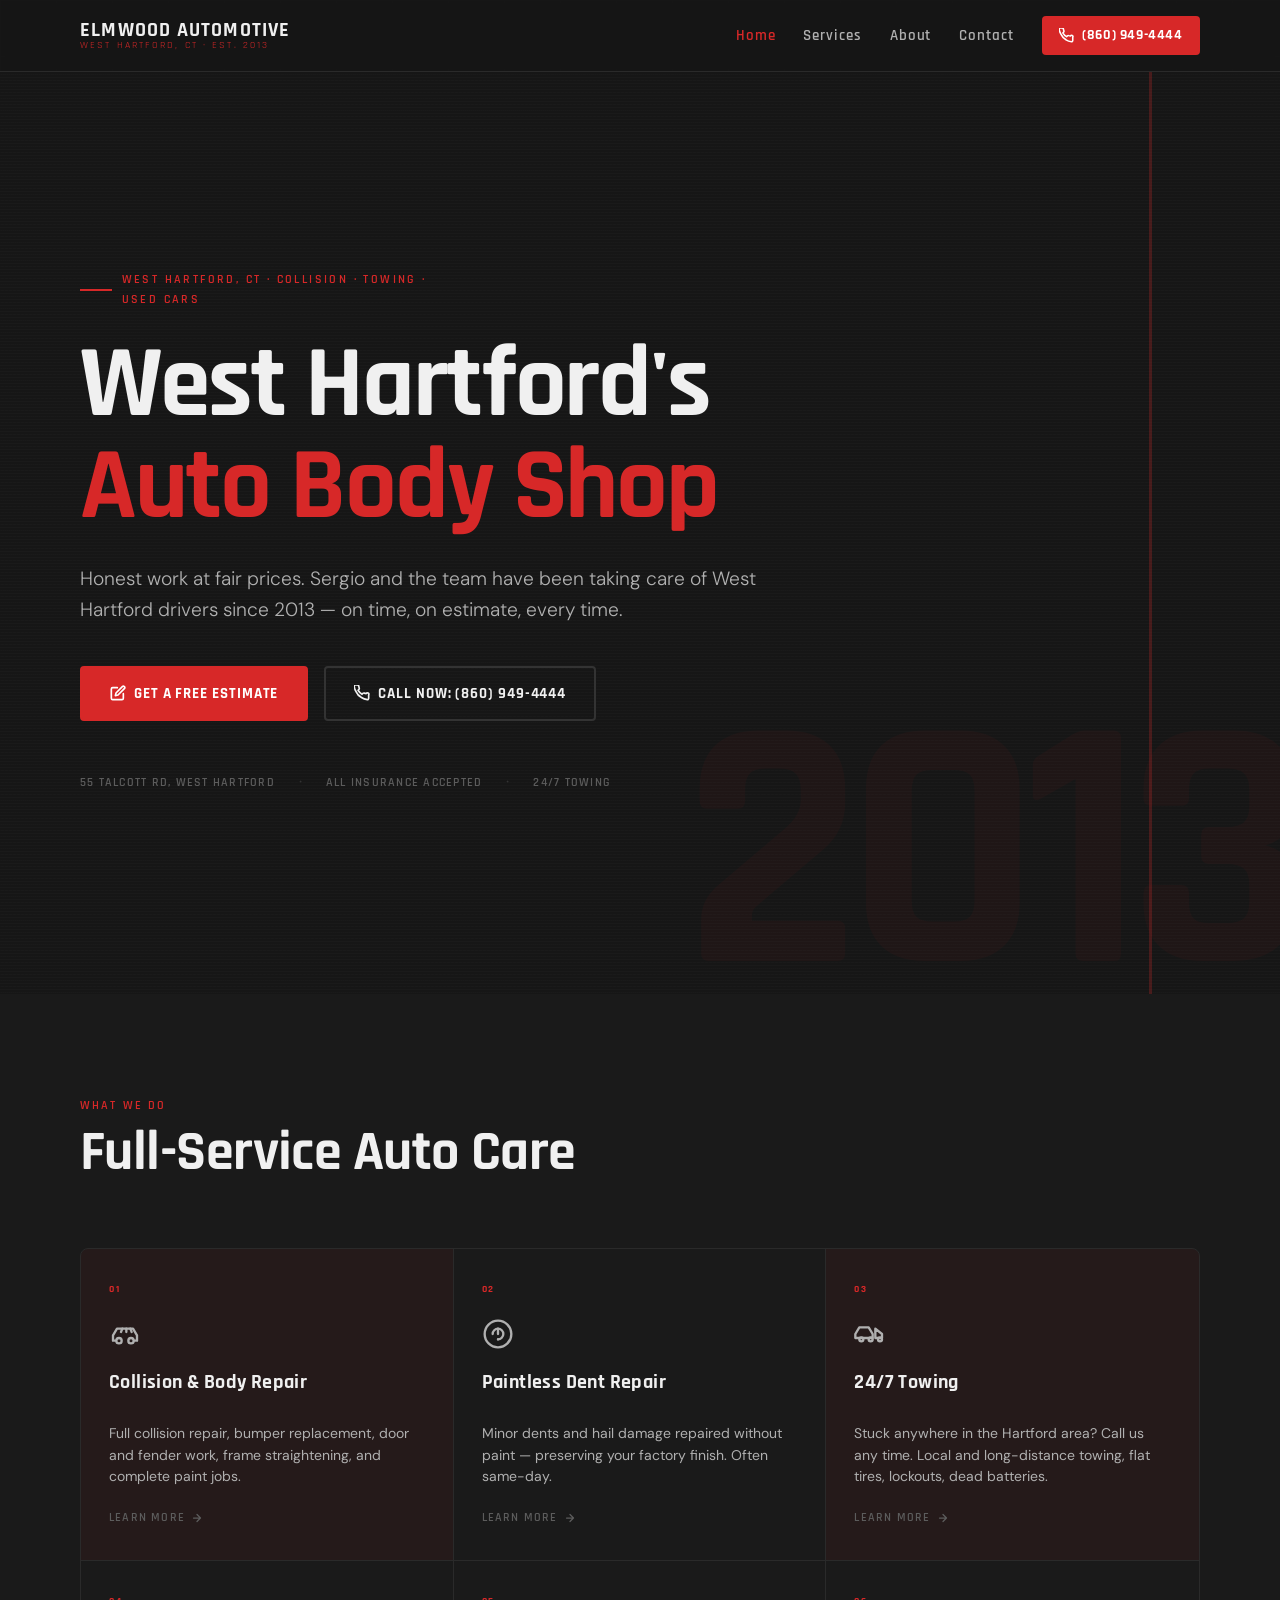
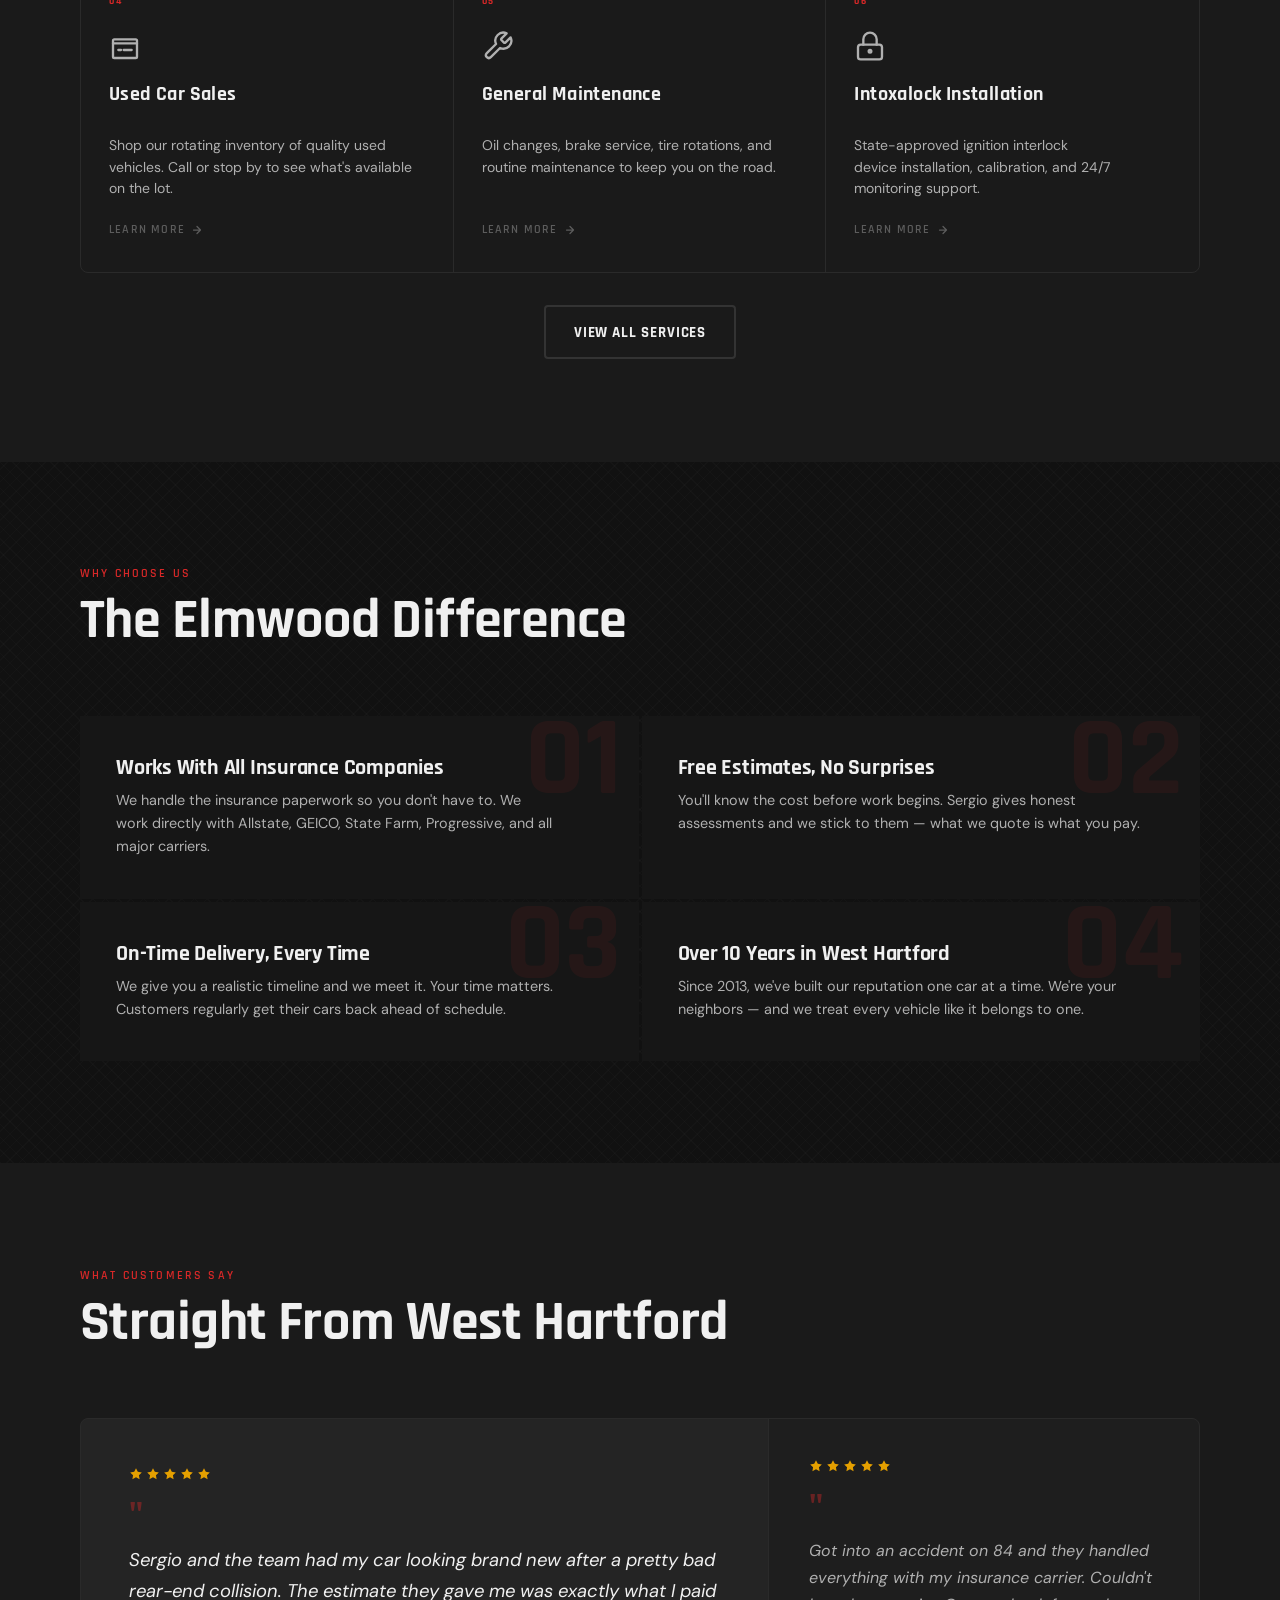
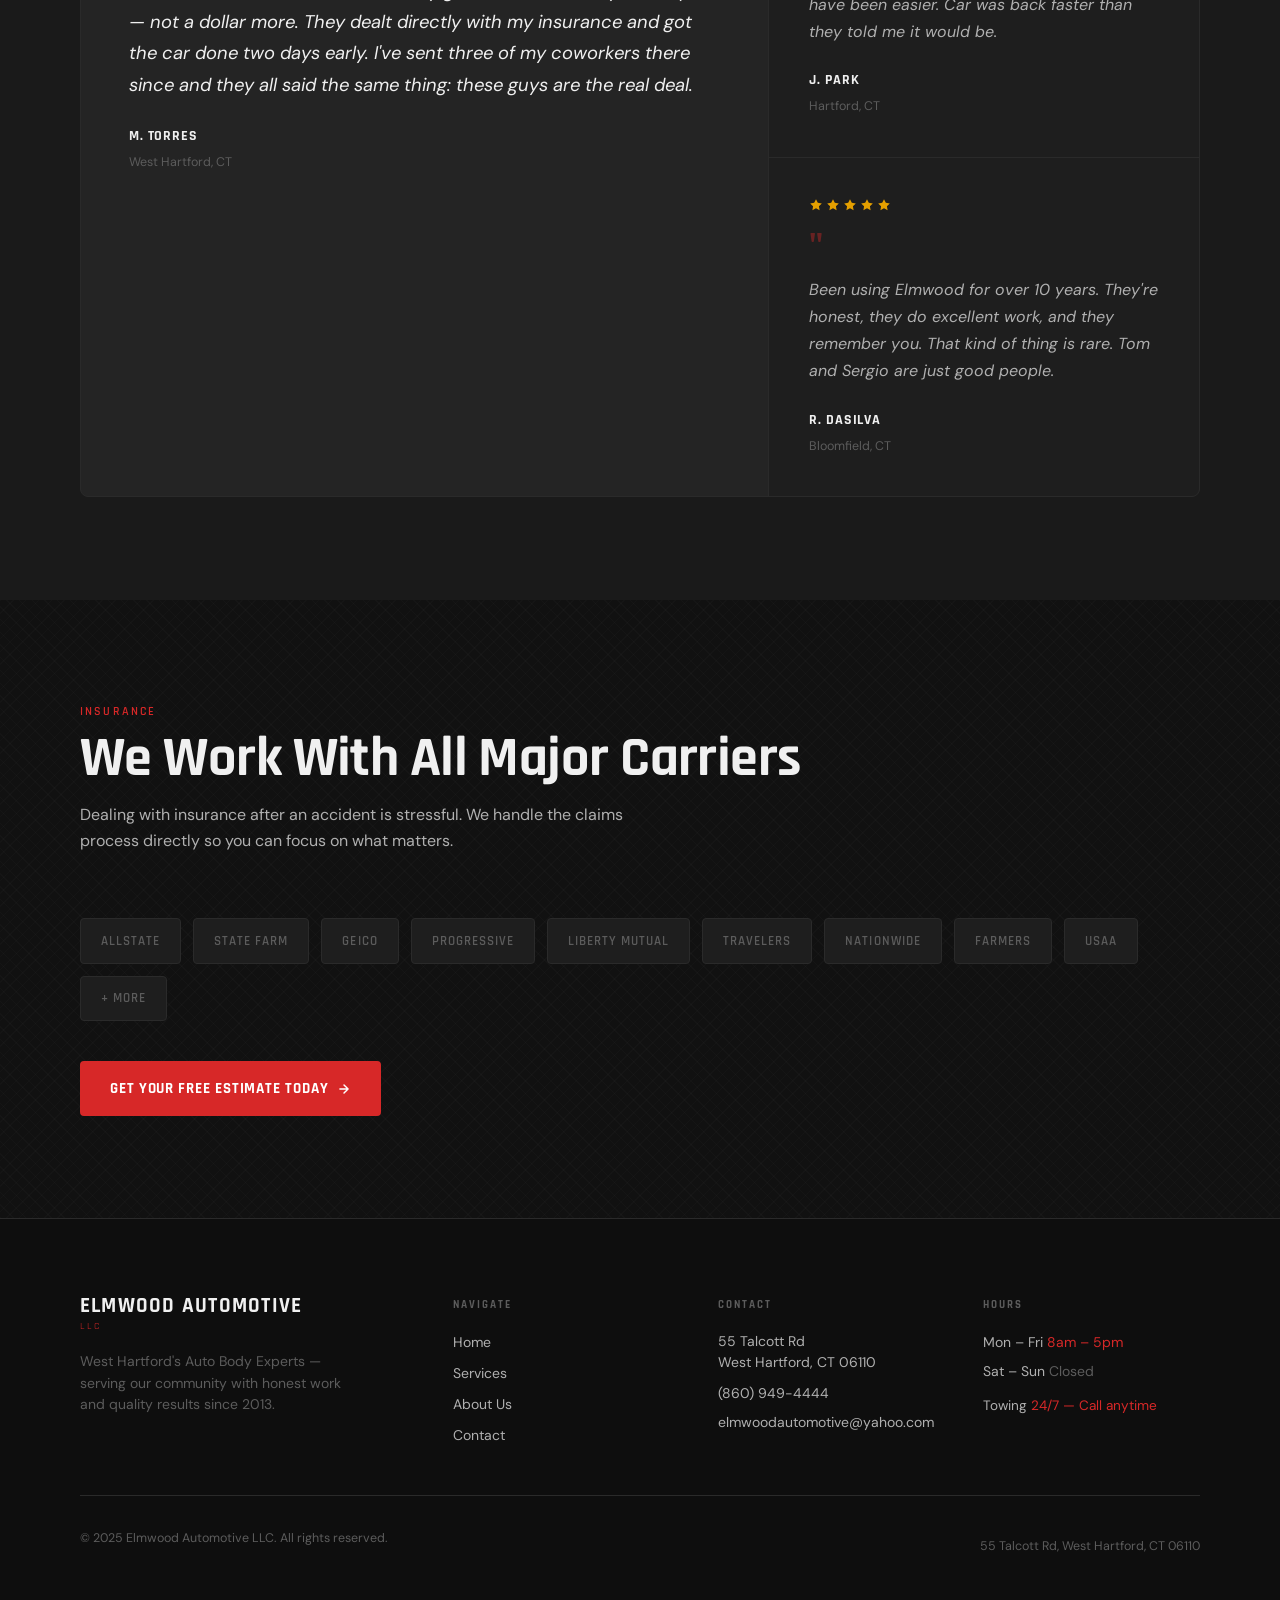
==== index.html @ f27ef941 "Initial build: Elmwood Automotive LLC website 4-page static site (index, services, about, contact) w" ====
<!DOCTYPE html>
<html lang="en">
<head>
  <meta charset="UTF-8">
  <meta name="viewport" content="width=device-width, initial-scale=1.0">
  <meta name="description" content="Elmwood Automotive LLC — West Hartford's full-service auto body shop, collision repair, 24/7 towing, and used car dealer. Free estimates. Works with all insurance. Call (860) 949-4444.">
  <title>Elmwood Automotive LLC — West Hartford Auto Body Shop</title>
  <link rel="preconnect" href="https://fonts.googleapis.com">
  <link rel="preconnect" href="https://fonts.gstatic.com" crossorigin>
  <link rel="stylesheet" href="css/styles.css">
</head>
<body>

  <a class="skip-link" href="#main">Skip to main content</a>

  <!-- ============================================================
       NAV
       ============================================================ -->
  <header>
    <nav class="nav" role="navigation" aria-label="Main navigation">
      <div class="container nav-container">
        <a href="index.html" class="nav-logo" aria-label="Elmwood Automotive — Home">
          <span class="nav-logo-primary">ELMWOOD AUTOMOTIVE</span>
          <span class="nav-logo-sub">West Hartford, CT · Est. 2013</span>
        </a>
        <button class="nav-toggle" aria-expanded="false" aria-controls="nav-menu" aria-label="Open navigation menu">
          <span></span><span></span><span></span>
        </button>
        <div class="nav-links" id="nav-menu">
          <a href="index.html"    class="nav-link">Home</a>
          <a href="services.html" class="nav-link">Services</a>
          <a href="about.html"    class="nav-link">About</a>
          <a href="contact.html"  class="nav-link">Contact</a>
          <a href="tel:8609494444" class="nav-cta" aria-label="Call Elmwood Automotive at (860) 949-4444">
            <svg width="15" height="15" viewBox="0 0 24 24" fill="none" stroke="currentColor" stroke-width="2.5" stroke-linecap="round" stroke-linejoin="round" aria-hidden="true"><path d="M22 16.92v3a2 2 0 01-2.18 2 19.79 19.79 0 01-8.63-3.07A19.5 19.5 0 013.07 9.81 19.79 19.79 0 01.1 1.18 2 2 0 012.11 0h3a2 2 0 012 1.72 12.84 12.84 0 00.7 2.81 2 2 0 01-.45 2.11L6.09 7.91a16 16 0 006 6l1.27-1.27a2 2 0 012.11-.45 12.84 12.84 0 002.81.7A2 2 0 0122 14.91z"/></svg>
            (860) 949-4444
          </a>
        </div>
      </div>
    </nav>
  </header>

  <main id="main">

    <!-- ============================================================
         HERO
         ============================================================ -->
    <section class="hero section texture-brushed" aria-label="Hero — Elmwood Automotive">
      <div class="container">
        <div class="hero-content">
          <p class="hero-eyebrow">West Hartford, CT · Collision · Towing · Used Cars</p>
          <h1 class="hero-heading">
            West Hartford's<br>
            <span class="line-accent">Auto Body Shop</span>
          </h1>
          <p class="hero-sub">Honest work at fair prices. Sergio and the team have been taking care of West Hartford drivers since 2013 — on time, on estimate, every time.</p>
          <div class="hero-actions">
            <a href="contact.html" class="btn btn-primary">
              <svg width="16" height="16" viewBox="0 0 24 24" fill="none" stroke="currentColor" stroke-width="2.5" stroke-linecap="round" stroke-linejoin="round" aria-hidden="true"><path d="M11 4H4a2 2 0 00-2 2v14a2 2 0 002 2h14a2 2 0 002-2v-7"/><path d="M18.5 2.5a2.121 2.121 0 013 3L12 15l-4 1 1-4 9.5-9.5z"/></svg>
              Get a Free Estimate
            </a>
            <a href="tel:8609494444" class="btn btn-outline">
              <svg width="16" height="16" viewBox="0 0 24 24" fill="none" stroke="currentColor" stroke-width="2.5" stroke-linecap="round" stroke-linejoin="round" aria-hidden="true"><path d="M22 16.92v3a2 2 0 01-2.18 2 19.79 19.79 0 01-8.63-3.07A19.5 19.5 0 013.07 9.81 19.79 19.79 0 01.1 1.18 2 2 0 012.11 0h3a2 2 0 012 1.72 12.84 12.84 0 00.7 2.81 2 2 0 01-.45 2.11L6.09 7.91a16 16 0 006 6l1.27-1.27a2 2 0 012.11-.45 12.84 12.84 0 002.81.7A2 2 0 0122 14.91z"/></svg>
              Call Now: (860) 949-4444
            </a>
          </div>
          <div class="hero-meta" aria-label="Location and features">
            <span class="hero-meta-item">55 Talcott Rd, West Hartford</span>
            <span class="hero-meta-sep" aria-hidden="true">·</span>
            <span class="hero-meta-item">All Insurance Accepted</span>
            <span class="hero-meta-sep" aria-hidden="true">·</span>
            <span class="hero-meta-item">24/7 Towing</span>
          </div>
        </div>
      </div>
      <div class="hero-stripe" aria-hidden="true"></div>
    </section>

    <!-- ============================================================
         SERVICES STRIP
         ============================================================ -->
    <section class="services-strip section" aria-labelledby="services-heading">
      <div class="container">
        <div class="section-header reveal">
          <p class="eyebrow">What We Do</p>
          <h2 id="services-heading">Full-Service Auto Care</h2>
        </div>

        <div class="services-strip-grid">

          <!-- 01 Collision Repair -->
          <a href="services.html#collision" class="service-tile service-tile--featured" aria-label="Collision and Body Repair service">
            <span class="service-tile-num">01</span>
            <svg class="service-tile-icon" viewBox="0 0 24 24" fill="none" stroke="currentColor" stroke-width="1.75" stroke-linecap="round" stroke-linejoin="round" aria-hidden="true">
              <path d="M5 17H3v-4l3-5h12l3 5v4h-2"/>
              <circle cx="7.5" cy="17" r="2"/>
              <circle cx="16.5" cy="17" r="2"/>
              <path d="M10 8l-1 2.5M13 8v2.5M16 8l1 2.5"/>
            </svg>
            <p class="service-tile-title">Collision &amp; Body Repair</p>
            <p class="service-tile-desc">Full collision repair, bumper replacement, door and fender work, frame straightening, and complete paint jobs.</p>
            <span class="service-tile-arrow">
              Learn more
              <svg width="12" height="12" viewBox="0 0 24 24" fill="none" stroke="currentColor" stroke-width="2.5" stroke-linecap="round" stroke-linejoin="round" aria-hidden="true"><path d="M5 12h14M12 5l7 7-7 7"/></svg>
            </span>
          </a>

          <!-- 02 Paintless Dent Repair -->
          <a href="services.html#pdr" class="service-tile" aria-label="Paintless Dent Repair service">
            <span class="service-tile-num">02</span>
            <svg class="service-tile-icon" viewBox="0 0 24 24" fill="none" stroke="currentColor" stroke-width="1.75" stroke-linecap="round" stroke-linejoin="round" aria-hidden="true">
              <circle cx="12" cy="12" r="10"/>
              <path d="M12 8v4M12 16h.01"/>
              <path d="M8 12c0-2.2 1.8-4 4-4s4 1.8 4 4-1.8 4-4 4"/>
            </svg>
            <p class="service-tile-title">Paintless Dent Repair</p>
            <p class="service-tile-desc">Minor dents and hail damage repaired without paint — preserving your factory finish. Often same-day.</p>
            <span class="service-tile-arrow">
              Learn more
              <svg width="12" height="12" viewBox="0 0 24 24" fill="none" stroke="currentColor" stroke-width="2.5" stroke-linecap="round" stroke-linejoin="round" aria-hidden="true"><path d="M5 12h14M12 5l7 7-7 7"/></svg>
            </span>
          </a>

          <!-- 03 24/7 Towing -->
          <a href="services.html#towing" class="service-tile service-tile--featured" aria-label="24/7 Towing service">
            <span class="service-tile-num">03</span>
            <svg class="service-tile-icon" viewBox="0 0 24 24" fill="none" stroke="currentColor" stroke-width="1.75" stroke-linecap="round" stroke-linejoin="round" aria-hidden="true">
              <path d="M1 12v3h13V12l-3-5H4z"/>
              <path d="M16 8l5 4v3h-5V8z"/>
              <circle cx="5.5" cy="16" r="1.5"/>
              <circle cx="12.5" cy="16" r="1.5"/>
              <circle cx="19.5" cy="16" r="1.5"/>
            </svg>
            <p class="service-tile-title">24/7 Towing</p>
            <p class="service-tile-desc">Stuck anywhere in the Hartford area? Call us any time. Local and long-distance towing, flat tires, lockouts, dead batteries.</p>
            <span class="service-tile-arrow">
              Learn more
              <svg width="12" height="12" viewBox="0 0 24 24" fill="none" stroke="currentColor" stroke-width="2.5" stroke-linecap="round" stroke-linejoin="round" aria-hidden="true"><path d="M5 12h14M12 5l7 7-7 7"/></svg>
            </span>
          </a>

          <!-- 04 Used Cars -->
          <a href="services.html#used-cars" class="service-tile" aria-label="Used Car Sales service">
            <span class="service-tile-num">04</span>
            <svg class="service-tile-icon" viewBox="0 0 24 24" fill="none" stroke="currentColor" stroke-width="1.75" stroke-linecap="round" stroke-linejoin="round" aria-hidden="true">
              <path d="M21 10V8a1 1 0 00-1-1H4a1 1 0 00-1 1v2"/>
              <path d="M3 10h18v10a1 1 0 01-1 1H4a1 1 0 01-1-1V10z"/>
              <path d="M7 15h2M11 15h6"/>
            </svg>
            <p class="service-tile-title">Used Car Sales</p>
            <p class="service-tile-desc">Shop our rotating inventory of quality used vehicles. Call or stop by to see what's available on the lot.</p>
            <span class="service-tile-arrow">
              Learn more
              <svg width="12" height="12" viewBox="0 0 24 24" fill="none" stroke="currentColor" stroke-width="2.5" stroke-linecap="round" stroke-linejoin="round" aria-hidden="true"><path d="M5 12h14M12 5l7 7-7 7"/></svg>
            </span>
          </a>

          <!-- 05 General Maintenance -->
          <a href="services.html#maintenance" class="service-tile" aria-label="General Maintenance service">
            <span class="service-tile-num">05</span>
            <svg class="service-tile-icon" viewBox="0 0 24 24" fill="none" stroke="currentColor" stroke-width="1.75" stroke-linecap="round" stroke-linejoin="round" aria-hidden="true">
              <path d="M14.7 6.3a1 1 0 000 1.4l1.6 1.6a1 1 0 001.4 0l3.77-3.77a6 6 0 01-7.94 7.94l-6.91 6.91a2.12 2.12 0 01-3-3l6.91-6.91a6 6 0 017.94-7.94l-3.76 3.76z"/>
            </svg>
            <p class="service-tile-title">General Maintenance</p>
            <p class="service-tile-desc">Oil changes, brake service, tire rotations, and routine maintenance to keep you on the road.</p>
            <span class="service-tile-arrow">
              Learn more
              <svg width="12" height="12" viewBox="0 0 24 24" fill="none" stroke="currentColor" stroke-width="2.5" stroke-linecap="round" stroke-linejoin="round" aria-hidden="true"><path d="M5 12h14M12 5l7 7-7 7"/></svg>
            </span>
          </a>

          <!-- 06 Intoxalock -->
          <a href="services.html#intoxalock" class="service-tile" aria-label="Intoxalock Ignition Interlock Installation service">
            <span class="service-tile-num">06</span>
            <svg class="service-tile-icon" viewBox="0 0 24 24" fill="none" stroke="currentColor" stroke-width="1.75" stroke-linecap="round" stroke-linejoin="round" aria-hidden="true">
              <rect x="3" y="11" width="18" height="11" rx="2"/>
              <path d="M7 11V7a5 5 0 0110 0v4"/>
              <circle cx="12" cy="16" r="1"/>
            </svg>
            <p class="service-tile-title">Intoxalock Installation</p>
            <p class="service-tile-desc">State-approved ignition interlock device installation, calibration, and 24/7 monitoring support.</p>
            <span class="service-tile-arrow">
              Learn more
              <svg width="12" height="12" viewBox="0 0 24 24" fill="none" stroke="currentColor" stroke-width="2.5" stroke-linecap="round" stroke-linejoin="round" aria-hidden="true"><path d="M5 12h14M12 5l7 7-7 7"/></svg>
            </span>
          </a>

        </div>

        <div style="margin-top:2rem; text-align:center;" class="reveal reveal-delay-2">
          <a href="services.html" class="btn btn-outline">View All Services</a>
        </div>
      </div>
    </section>

    <!-- ============================================================
         WHY ELMWOOD
         ============================================================ -->
    <section class="why-elmwood section texture-diamond" aria-labelledby="why-heading">
      <div class="container">
        <div class="section-header reveal">
          <p class="eyebrow">Why Choose Us</p>
          <h2 id="why-heading">The Elmwood Difference</h2>
        </div>

        <div class="why-grid">

          <div class="why-item reveal">
            <span class="why-item-num" aria-hidden="true">01</span>
            <div class="why-item-content">
              <h3 class="why-item-title">Works With All Insurance Companies</h3>
              <p class="why-item-desc">We handle the insurance paperwork so you don't have to. We work directly with Allstate, GEICO, State Farm, Progressive, and all major carriers.</p>
            </div>
          </div>

          <div class="why-item reveal reveal-delay-1">
            <span class="why-item-num" aria-hidden="true">02</span>
            <div class="why-item-content">
              <h3 class="why-item-title">Free Estimates, No Surprises</h3>
              <p class="why-item-desc">You'll know the cost before work begins. Sergio gives honest assessments and we stick to them — what we quote is what you pay.</p>
            </div>
          </div>

          <div class="why-item reveal reveal-delay-2">
            <span class="why-item-num" aria-hidden="true">03</span>
            <div class="why-item-content">
              <h3 class="why-item-title">On-Time Delivery, Every Time</h3>
              <p class="why-item-desc">We give you a realistic timeline and we meet it. Your time matters. Customers regularly get their cars back ahead of schedule.</p>
            </div>
          </div>

          <div class="why-item reveal reveal-delay-3">
            <span class="why-item-num" aria-hidden="true">04</span>
            <div class="why-item-content">
              <h3 class="why-item-title">Over 10 Years in West Hartford</h3>
              <p class="why-item-desc">Since 2013, we've built our reputation one car at a time. We're your neighbors — and we treat every vehicle like it belongs to one.</p>
            </div>
          </div>

        </div>
      </div>
    </section>

    <!-- ============================================================
         TESTIMONIALS
         ============================================================ -->
    <section class="testimonials section section--alt" aria-labelledby="testimonials-heading">
      <div class="container">
        <div class="section-header reveal">
          <p class="eyebrow">What Customers Say</p>
          <h2 id="testimonials-heading">Straight From West Hartford</h2>
        </div>

        <div class="testimonials-layout reveal">

          <!-- Featured -->
          <article class="testimonial testimonial--featured">
            <div class="testimonial-stars" aria-label="5 stars">
              <svg class="star" viewBox="0 0 24 24" fill="currentColor" aria-hidden="true"><polygon points="12 2 15.09 8.26 22 9.27 17 14.14 18.18 21.02 12 17.77 5.82 21.02 7 14.14 2 9.27 8.91 8.26 12 2"/></svg>
              <svg class="star" viewBox="0 0 24 24" fill="currentColor" aria-hidden="true"><polygon points="12 2 15.09 8.26 22 9.27 17 14.14 18.18 21.02 12 17.77 5.82 21.02 7 14.14 2 9.27 8.91 8.26 12 2"/></svg>
              <svg class="star" viewBox="0 0 24 24" fill="currentColor" aria-hidden="true"><polygon points="12 2 15.09 8.26 22 9.27 17 14.14 18.18 21.02 12 17.77 5.82 21.02 7 14.14 2 9.27 8.91 8.26 12 2"/></svg>
              <svg class="star" viewBox="0 0 24 24" fill="currentColor" aria-hidden="true"><polygon points="12 2 15.09 8.26 22 9.27 17 14.14 18.18 21.02 12 17.77 5.82 21.02 7 14.14 2 9.27 8.91 8.26 12 2"/></svg>
              <svg class="star" viewBox="0 0 24 24" fill="currentColor" aria-hidden="true"><polygon points="12 2 15.09 8.26 22 9.27 17 14.14 18.18 21.02 12 17.77 5.82 21.02 7 14.14 2 9.27 8.91 8.26 12 2"/></svg>
            </div>
            <div class="testimonial-quote" aria-hidden="true">"</div>
            <p class="testimonial-text">Sergio and the team had my car looking brand new after a pretty bad rear-end collision. The estimate they gave me was exactly what I paid — not a dollar more. They dealt directly with my insurance and got the car done two days early. I've sent three of my coworkers there since and they all said the same thing: these guys are the real deal.</p>
            <p class="testimonial-author">M. Torres</p>
            <p class="testimonial-location">West Hartford, CT</p>
          </article>

          <!-- Small 1 -->
          <article class="testimonial">
            <div class="testimonial-stars" aria-label="5 stars">
              <svg class="star" viewBox="0 0 24 24" fill="currentColor" aria-hidden="true"><polygon points="12 2 15.09 8.26 22 9.27 17 14.14 18.18 21.02 12 17.77 5.82 21.02 7 14.14 2 9.27 8.91 8.26 12 2"/></svg>
              <svg class="star" viewBox="0 0 24 24" fill="currentColor" aria-hidden="true"><polygon points="12 2 15.09 8.26 22 9.27 17 14.14 18.18 21.02 12 17.77 5.82 21.02 7 14.14 2 9.27 8.91 8.26 12 2"/></svg>
              <svg class="star" viewBox="0 0 24 24" fill="currentColor" aria-hidden="true"><polygon points="12 2 15.09 8.26 22 9.27 17 14.14 18.18 21.02 12 17.77 5.82 21.02 7 14.14 2 9.27 8.91 8.26 12 2"/></svg>
              <svg class="star" viewBox="0 0 24 24" fill="currentColor" aria-hidden="true"><polygon points="12 2 15.09 8.26 22 9.27 17 14.14 18.18 21.02 12 17.77 5.82 21.02 7 14.14 2 9.27 8.91 8.26 12 2"/></svg>
              <svg class="star" viewBox="0 0 24 24" fill="currentColor" aria-hidden="true"><polygon points="12 2 15.09 8.26 22 9.27 17 14.14 18.18 21.02 12 17.77 5.82 21.02 7 14.14 2 9.27 8.91 8.26 12 2"/></svg>
            </div>
            <div class="testimonial-quote" aria-hidden="true">"</div>
            <p class="testimonial-text">Got into an accident on 84 and they handled everything with my insurance carrier. Couldn't have been easier. Car was back faster than they told me it would be.</p>
            <p class="testimonial-author">J. Park</p>
            <p class="testimonial-location">Hartford, CT</p>
          </article>

          <!-- Small 2 -->
          <article class="testimonial">
            <div class="testimonial-stars" aria-label="5 stars">
              <svg class="star" viewBox="0 0 24 24" fill="currentColor" aria-hidden="true"><polygon points="12 2 15.09 8.26 22 9.27 17 14.14 18.18 21.02 12 17.77 5.82 21.02 7 14.14 2 9.27 8.91 8.26 12 2"/></svg>
              <svg class="star" viewBox="0 0 24 24" fill="currentColor" aria-hidden="true"><polygon points="12 2 15.09 8.26 22 9.27 17 14.14 18.18 21.02 12 17.77 5.82 21.02 7 14.14 2 9.27 8.91 8.26 12 2"/></svg>
              <svg class="star" viewBox="0 0 24 24" fill="currentColor" aria-hidden="true"><polygon points="12 2 15.09 8.26 22 9.27 17 14.14 18.18 21.02 12 17.77 5.82 21.02 7 14.14 2 9.27 8.91 8.26 12 2"/></svg>
              <svg class="star" viewBox="0 0 24 24" fill="currentColor" aria-hidden="true"><polygon points="12 2 15.09 8.26 22 9.27 17 14.14 18.18 21.02 12 17.77 5.82 21.02 7 14.14 2 9.27 8.91 8.26 12 2"/></svg>
              <svg class="star" viewBox="0 0 24 24" fill="currentColor" aria-hidden="true"><polygon points="12 2 15.09 8.26 22 9.27 17 14.14 18.18 21.02 12 17.77 5.82 21.02 7 14.14 2 9.27 8.91 8.26 12 2"/></svg>
            </div>
            <div class="testimonial-quote" aria-hidden="true">"</div>
            <p class="testimonial-text">Been using Elmwood for over 10 years. They're honest, they do excellent work, and they remember you. That kind of thing is rare. Tom and Sergio are just good people.</p>
            <p class="testimonial-author">R. DaSilva</p>
            <p class="testimonial-location">Bloomfield, CT</p>
          </article>

        </div>
      </div>
    </section>

    <!-- ============================================================
         INSURANCE BANNER
         ============================================================ -->
    <section class="insurance-banner section section--dark texture-diamond" aria-labelledby="insurance-heading">
      <div class="container">
        <div class="section-header reveal">
          <p class="eyebrow">Insurance</p>
          <h2 id="insurance-heading">We Work With All Major Carriers</h2>
          <p style="color:var(--c-text-2); margin-top:0.75rem; max-width:52ch;">Dealing with insurance after an accident is stressful. We handle the claims process directly so you can focus on what matters.</p>
        </div>

        <div class="insurance-logos reveal">
          <div class="insurance-logo">Allstate</div>
          <div class="insurance-logo">State Farm</div>
          <div class="insurance-logo">GEICO</div>
          <div class="insurance-logo">Progressive</div>
          <div class="insurance-logo">Liberty Mutual</div>
          <div class="insurance-logo">Travelers</div>
          <div class="insurance-logo">Nationwide</div>
          <div class="insurance-logo">Farmers</div>
          <div class="insurance-logo">USAA</div>
          <div class="insurance-logo">+ More</div>
        </div>

        <div style="margin-top:2.5rem;" class="reveal reveal-delay-2">
          <a href="contact.html" class="btn btn-primary">
            Get Your Free Estimate Today
            <svg width="14" height="14" viewBox="0 0 24 24" fill="none" stroke="currentColor" stroke-width="2.5" stroke-linecap="round" stroke-linejoin="round" aria-hidden="true"><path d="M5 12h14M12 5l7 7-7 7"/></svg>
          </a>
        </div>
      </div>
    </section>

  </main>

  <!-- ============================================================
       FOOTER
       ============================================================ -->
  <footer class="footer" role="contentinfo">
    <div class="container">
      <div class="footer-grid">

        <div>
          <p class="footer-logo-text">ELMWOOD AUTOMOTIVE</p>
          <p class="footer-logo-sub">LLC</p>
          <p class="footer-tagline">West Hartford's Auto Body Experts — serving our community with honest work and quality results since 2013.</p>
        </div>

        <div>
          <p class="footer-col-title">Navigate</p>
          <nav class="footer-links" aria-label="Footer navigation">
            <a href="index.html"    class="footer-link">Home</a>
            <a href="services.html" class="footer-link">Services</a>
            <a href="about.html"    class="footer-link">About Us</a>
            <a href="contact.html"  class="footer-link">Contact</a>
          </nav>
        </div>

        <div>
          <p class="footer-col-title">Contact</p>
          <p class="footer-contact-item">55 Talcott Rd<br>West Hartford, CT 06110</p>
          <a href="tel:8609494444"                    class="footer-contact-link">(860) 949-4444</a>
          <a href="mailto:elmwoodautomotive@yahoo.com" class="footer-contact-link">elmwoodautomotive@yahoo.com</a>
        </div>

        <div>
          <p class="footer-col-title">Hours</p>
          <div class="footer-hours-item">Mon – Fri <span>8am – 5pm</span></div>
          <div class="footer-hours-item">Sat – Sun <span style="color:var(--c-text-muted)">Closed</span></div>
          <div class="footer-hours-item" style="margin-top:0.75rem; font-size:0.85rem;">
            Towing <span>24/7 — Call anytime</span>
          </div>
        </div>

      </div>

      <div class="footer-bottom">
        <p class="footer-copyright">&copy; 2025 Elmwood Automotive LLC. All rights reserved.</p>
        <p class="footer-copyright">55 Talcott Rd, West Hartford, CT 06110</p>
      </div>
    </div>
  </footer>

  <script src="js/main.js"></script>
</body>
</html>
---- css/styles.css ----
/* ================================================================
   ELMWOOD AUTOMOTIVE LLC — Stylesheet
   Dark charcoal / bold red / Rajdhani industrial aesthetic
   ================================================================ */

@import url('https://fonts.googleapis.com/css2?family=Rajdhani:wght@400;500;600;700&family=DM+Sans:ital,opsz,wght@0,9..40,300;0,9..40,400;0,9..40,500;1,9..40,300&display=swap');

/* ================================================================
   CUSTOM PROPERTIES
   ================================================================ */
:root {
  --c-bg:         #161616;
  --c-bg-2:       #1a1a1a;
  --c-bg-card:    #1e1e1e;
  --c-bg-raised:  #242424;
  --c-accent:     #d72828;
  --c-accent-h:   #e53535;
  --c-accent-dim: rgba(215, 40, 40, 0.13);
  --c-accent-xdim:rgba(215, 40, 40, 0.06);
  --c-text:       #f0f0f0;
  --c-text-2:     #b0b0b0;
  --c-text-muted: #5c5c5c;
  --c-border:     #2a2a2a;
  --c-border-2:   #333;

  --f-display: 'Rajdhani', sans-serif;
  --f-body:    'DM Sans', sans-serif;

  --nav-h: 72px;
  --max-w: 1200px;
  --gutter: clamp(1.25rem, 4vw, 2.5rem);

  --z-base:    1;
  --z-card:    10;
  --z-nav:     100;
  --z-overlay: 200;

  --r: 4px;
  --r-lg: 8px;

  --ease-out: cubic-bezier(0.22, 1, 0.36, 1);
}

/* ================================================================
   RESET
   ================================================================ */
*, *::before, *::after { box-sizing: border-box; margin: 0; padding: 0; }
html { scroll-behavior: smooth; -webkit-text-size-adjust: 100%; }
body {
  background-color: var(--c-bg);
  color: var(--c-text);
  font-family: var(--f-body);
  font-size: 1rem;
  line-height: 1.65;
  min-height: 100dvh;
  overflow-x: hidden;
}
img { display: block; max-width: 100%; }
a { color: inherit; text-decoration: none; }
button { cursor: pointer; border: none; background: none; font: inherit; }
ul, ol { list-style: none; }
input, select, textarea { font: inherit; }
svg { display: block; }

/* ================================================================
   METAL TEXTURE (explicitly requested)
   ================================================================ */
body {
  background-image:
    linear-gradient(rgba(255,255,255,0.018) 1px, transparent 1px),
    linear-gradient(90deg, rgba(255,255,255,0.018) 1px, transparent 1px);
  background-size: 56px 56px;
}

.texture-brushed {
  background-image:
    repeating-linear-gradient(
      to bottom,
      transparent 0px, transparent 2px,
      rgba(255,255,255,0.007) 2px, rgba(255,255,255,0.007) 3px
    );
}

.texture-diamond {
  background-image:
    repeating-linear-gradient(45deg,  rgba(255,255,255,0.014) 0px, rgba(255,255,255,0.014) 1px, transparent 1px, transparent 9px),
    repeating-linear-gradient(-45deg, rgba(255,255,255,0.014) 0px, rgba(255,255,255,0.014) 1px, transparent 1px, transparent 9px);
}

/* ================================================================
   SKIP LINK (accessibility)
   ================================================================ */
.skip-link {
  position: absolute;
  left: -9999px;
  top: auto;
  width: 1px;
  height: 1px;
  overflow: hidden;
  z-index: var(--z-overlay);
  background: var(--c-accent);
  color: #fff;
  font-family: var(--f-display);
  font-weight: 700;
  padding: 0.75rem 1.5rem;
  border-radius: var(--r);
}
.skip-link:focus {
  left: 1rem;
  top: 1rem;
  width: auto;
  height: auto;
}

/* ================================================================
   TYPOGRAPHY BASE
   ================================================================ */
h1, h2, h3, h4, h5 {
  font-family: var(--f-display);
  font-weight: 700;
  line-height: 1.1;
  text-wrap: balance;
  letter-spacing: -0.01em;
}
p { text-wrap: pretty; max-width: 68ch; }
p + p { margin-top: 1rem; }

.eyebrow {
  font-family: var(--f-display);
  font-size: 0.75rem;
  font-weight: 600;
  letter-spacing: 0.18em;
  text-transform: uppercase;
  color: var(--c-accent);
}

/* ================================================================
   LAYOUT UTILITIES
   ================================================================ */
.container {
  width: 100%;
  max-width: var(--max-w);
  margin-inline: auto;
  padding-inline: var(--gutter);
}

.section {
  padding-block: clamp(4rem, 8vw, 7rem);
}
.section--alt { background-color: var(--c-bg-2); }
.section--dark { background-color: #111; }

.section-header {
  margin-bottom: clamp(2.5rem, 5vw, 4rem);
}
.section-header h2 {
  font-size: clamp(2rem, 5vw, 3.5rem);
  margin-top: 0.4rem;
}

.divider-red {
  height: 1px;
  background: linear-gradient(to right, var(--c-accent) 0%, transparent 70%);
  margin-block: 0;
}

/* ================================================================
   NAV
   ================================================================ */
.nav {
  position: sticky;
  top: 0;
  z-index: var(--z-nav);
  height: var(--nav-h);
  background-color: rgba(22, 22, 22, 0.96);
  border-bottom: 1px solid var(--c-border);
  backdrop-filter: blur(8px);
  -webkit-backdrop-filter: blur(8px);
}

.nav-container {
  display: flex;
  align-items: center;
  height: 100%;
  gap: 2rem;
}

.nav-logo {
  display: flex;
  flex-direction: column;
  line-height: 1;
  flex-shrink: 0;
}
.nav-logo-primary {
  font-family: var(--f-display);
  font-weight: 700;
  font-size: 1.25rem;
  color: var(--c-text);
  letter-spacing: 0.06em;
}
.nav-logo-sub {
  font-family: var(--f-display);
  font-weight: 400;
  font-size: 0.6rem;
  color: var(--c-accent);
  letter-spacing: 0.22em;
  text-transform: uppercase;
  margin-top: 1px;
}

.nav-links {
  display: flex;
  align-items: center;
  gap: 0.25rem;
  margin-left: auto;
}

.nav-link {
  font-family: var(--f-display);
  font-size: 0.95rem;
  font-weight: 600;
  letter-spacing: 0.06em;
  color: var(--c-text-2);
  padding: 0.5rem 0.75rem;
  border-radius: var(--r);
  transition: color var(--t-base, 200ms ease);
  cursor: pointer;
}
.nav-link:hover,
.nav-link[aria-current="page"] { color: var(--c-text); }
.nav-link[aria-current="page"] { color: var(--c-accent); }

.nav-cta {
  display: flex;
  align-items: center;
  gap: 0.5rem;
  background: var(--c-accent);
  color: #fff;
  font-family: var(--f-display);
  font-size: 0.9rem;
  font-weight: 700;
  letter-spacing: 0.04em;
  padding: 0.5rem 1.1rem;
  border-radius: var(--r);
  margin-left: 0.75rem;
  transition: background-color 200ms ease;
  cursor: pointer;
  white-space: nowrap;
}
.nav-cta:hover { background: var(--c-accent-h); }
.nav-cta svg { flex-shrink: 0; }

.nav-toggle {
  display: none;
  flex-direction: column;
  justify-content: center;
  align-items: flex-end;
  gap: 5px;
  width: 44px;
  height: 44px;
  margin-left: auto;
  cursor: pointer;
}
.nav-toggle span {
  display: block;
  height: 2px;
  background: var(--c-text);
  border-radius: 2px;
  transition: transform 200ms ease, opacity 200ms ease, width 200ms ease;
}
.nav-toggle span:nth-child(1) { width: 24px; }
.nav-toggle span:nth-child(2) { width: 18px; }
.nav-toggle span:nth-child(3) { width: 24px; }
.nav-toggle[aria-expanded="true"] span:nth-child(1) { width: 24px; transform: translateY(7px) rotate(45deg); }
.nav-toggle[aria-expanded="true"] span:nth-child(2) { opacity: 0; width: 0; }
.nav-toggle[aria-expanded="true"] span:nth-child(3) { width: 24px; transform: translateY(-7px) rotate(-45deg); }

/* ================================================================
   HERO
   ================================================================ */
.hero {
  position: relative;
  min-height: calc(92dvh - var(--nav-h));
  display: flex;
  align-items: center;
  overflow: hidden;
  background-color: var(--c-bg);
}

.hero::before {
  content: '';
  position: absolute;
  inset: 0;
  background-image:
    repeating-linear-gradient(
      to bottom,
      transparent 0px, transparent 2px,
      rgba(255,255,255,0.007) 2px, rgba(255,255,255,0.007) 3px
    );
  pointer-events: none;
}

/* Large decorative year watermark */
.hero::after {
  content: '2013';
  position: absolute;
  right: -0.05em;
  bottom: -0.12em;
  font-family: var(--f-display);
  font-weight: 700;
  font-size: clamp(12rem, 28vw, 26rem);
  color: var(--c-accent);
  opacity: 0.045;
  line-height: 1;
  pointer-events: none;
  user-select: none;
  letter-spacing: -0.04em;
}

.hero-content {
  position: relative;
  z-index: var(--z-base);
  padding-block: clamp(3rem, 8vw, 6rem);
  max-width: 860px;
}

.hero-eyebrow {
  display: inline-flex;
  align-items: center;
  gap: 0.6rem;
  font-family: var(--f-display);
  font-size: 0.75rem;
  font-weight: 600;
  letter-spacing: 0.2em;
  text-transform: uppercase;
  color: var(--c-accent);
  margin-bottom: 1.5rem;
}
.hero-eyebrow::before {
  content: '';
  display: block;
  width: 32px;
  height: 2px;
  background: var(--c-accent);
  flex-shrink: 0;
}

.hero-heading {
  font-family: var(--f-display);
  font-weight: 700;
  font-size: clamp(3rem, 8vw, 6.5rem);
  line-height: 1.0;
  letter-spacing: -0.02em;
  margin-bottom: 1.5rem;
}
.hero-heading .line-accent {
  display: block;
  color: var(--c-accent);
}

.hero-sub {
  font-size: clamp(1rem, 2.5vw, 1.2rem);
  color: var(--c-text-2);
  font-weight: 300;
  margin-bottom: 2.5rem;
  max-width: 52ch;
}

.hero-actions {
  display: flex;
  flex-wrap: wrap;
  gap: 1rem;
  align-items: center;
  margin-bottom: 3rem;
}

.hero-meta {
  display: flex;
  align-items: center;
  gap: 1.5rem;
  flex-wrap: wrap;
}
.hero-meta-item {
  font-family: var(--f-display);
  font-size: 0.78rem;
  font-weight: 600;
  letter-spacing: 0.1em;
  text-transform: uppercase;
  color: var(--c-text-muted);
}
.hero-meta-sep { color: var(--c-border-2); }

/* Decorative red vertical stripe */
.hero-stripe {
  position: absolute;
  top: 0;
  right: clamp(2rem, 10vw, 8rem);
  width: 3px;
  height: 100%;
  background: var(--c-accent);
  opacity: 0.25;
  pointer-events: none;
}

/* ================================================================
   BUTTONS
   ================================================================ */
.btn {
  display: inline-flex;
  align-items: center;
  gap: 0.5rem;
  font-family: var(--f-display);
  font-weight: 700;
  font-size: 0.95rem;
  letter-spacing: 0.06em;
  padding: 0.8rem 1.75rem;
  border-radius: var(--r);
  transition: background-color 200ms ease, color 200ms ease, border-color 200ms ease, transform 200ms ease;
  cursor: pointer;
  text-transform: uppercase;
  white-space: nowrap;
}
.btn:focus-visible {
  outline: 2px solid var(--c-accent);
  outline-offset: 3px;
}
.btn:active { transform: translateY(1px); }

.btn-primary {
  background: var(--c-accent);
  color: #fff;
  border: 2px solid var(--c-accent);
}
.btn-primary:hover { background: var(--c-accent-h); border-color: var(--c-accent-h); }

.btn-outline {
  background: transparent;
  color: var(--c-text);
  border: 2px solid var(--c-border-2);
}
.btn-outline:hover { border-color: var(--c-text); }

.btn-ghost {
  background: transparent;
  color: var(--c-accent);
  border: 2px solid transparent;
  padding-inline: 0;
}
.btn-ghost:hover { color: var(--c-accent-h); }

.btn svg { flex-shrink: 0; }

/* ================================================================
   SERVICES STRIP (Home page — editorial list, not card grid)
   ================================================================ */
.services-strip {
  background-color: var(--c-bg-2);
}

.services-strip-grid {
  display: grid;
  grid-template-columns: repeat(3, 1fr);
  gap: 0;
  border: 1px solid var(--c-border);
  border-radius: var(--r-lg);
  overflow: hidden;
}

.service-tile {
  position: relative;
  display: flex;
  flex-direction: column;
  padding: 2rem 1.75rem;
  border-right: 1px solid var(--c-border);
  border-bottom: 1px solid var(--c-border);
  cursor: pointer;
  transition: background-color 200ms ease;
}
.service-tile:nth-child(3n) { border-right: none; }
.service-tile:nth-child(4),
.service-tile:nth-child(5),
.service-tile:nth-child(6) { border-bottom: none; }
.service-tile:hover { background-color: var(--c-accent-xdim); }

.service-tile-num {
  font-family: var(--f-display);
  font-size: 0.65rem;
  font-weight: 700;
  letter-spacing: 0.15em;
  color: var(--c-accent);
  margin-bottom: 1.25rem;
}

.service-tile-icon {
  width: 32px;
  height: 32px;
  color: var(--c-text-2);
  margin-bottom: 1rem;
  flex-shrink: 0;
  transition: color 200ms ease;
}
.service-tile:hover .service-tile-icon { color: var(--c-accent); }

.service-tile-title {
  font-family: var(--f-display);
  font-size: 1.25rem;
  font-weight: 700;
  letter-spacing: 0.02em;
  color: var(--c-text);
  margin-bottom: 0.5rem;
}

.service-tile-desc {
  font-size: 0.875rem;
  color: var(--c-text-2);
  line-height: 1.55;
  max-width: none;
}

.service-tile-arrow {
  margin-top: auto;
  padding-top: 1.25rem;
  font-family: var(--f-display);
  font-size: 0.75rem;
  font-weight: 600;
  letter-spacing: 0.1em;
  text-transform: uppercase;
  color: var(--c-text-muted);
  display: flex;
  align-items: center;
  gap: 0.4rem;
  transition: color 200ms ease;
}
.service-tile:hover .service-tile-arrow { color: var(--c-accent); }

/* Featured tile (collision, towing) */
.service-tile--featured {
  background-color: var(--c-accent-xdim);
}
.service-tile--featured .service-tile-num { color: var(--c-accent); }

/* ================================================================
   WHY ELMWOOD (numbered editorial, not icon cards)
   ================================================================ */
.why-elmwood { background-color: #111; }

.why-grid {
  display: grid;
  grid-template-columns: repeat(2, 1fr);
  gap: 3px;
}

.why-item {
  position: relative;
  padding: 2.5rem 2.25rem;
  background-color: var(--c-bg);
  overflow: hidden;
}
.why-item:hover { background-color: var(--c-bg-2); }
.why-item:hover .why-item-num { opacity: 0.18; }

.why-item-num {
  position: absolute;
  top: -0.1em;
  right: 0.15em;
  font-family: var(--f-display);
  font-size: 7rem;
  font-weight: 700;
  color: var(--c-accent);
  opacity: 0.08;
  line-height: 1;
  pointer-events: none;
  transition: opacity 250ms ease;
  user-select: none;
}

.why-item-content { position: relative; z-index: 1; }

.why-item-title {
  font-family: var(--f-display);
  font-size: 1.35rem;
  font-weight: 700;
  margin-bottom: 0.6rem;
  color: var(--c-text);
}

.why-item-desc {
  font-size: 0.9rem;
  color: var(--c-text-2);
  line-height: 1.6;
  max-width: none;
}

/* ================================================================
   TESTIMONIALS (varied layout)
   ================================================================ */
.testimonials { background-color: var(--c-bg-2); }

.testimonials-layout {
  display: grid;
  grid-template-columns: 1.6fr 1fr;
  grid-template-rows: auto auto;
  gap: 1px;
  background: var(--c-border);
  border: 1px solid var(--c-border);
  border-radius: var(--r-lg);
  overflow: hidden;
}

.testimonial {
  background-color: var(--c-bg-card);
  padding: 2.5rem;
}
.testimonial--featured {
  grid-row: 1 / 3;
  padding: 3rem;
  background-color: var(--c-bg-raised);
}

.testimonial-quote {
  font-family: var(--f-display);
  font-size: 2.5rem;
  color: var(--c-accent);
  opacity: 0.4;
  line-height: 1;
  margin-bottom: 0.5rem;
  font-weight: 700;
}

.testimonial-text {
  font-size: 1rem;
  color: var(--c-text-2);
  line-height: 1.7;
  font-style: italic;
  margin-bottom: 1.5rem;
  max-width: none;
}
.testimonial--featured .testimonial-text {
  font-size: 1.15rem;
  color: var(--c-text);
}

.testimonial-author {
  font-family: var(--f-display);
  font-weight: 700;
  font-size: 0.9rem;
  letter-spacing: 0.06em;
  color: var(--c-text);
  text-transform: uppercase;
}
.testimonial-location {
  font-size: 0.78rem;
  color: var(--c-text-muted);
  margin-top: 0.2rem;
}

/* Stars */
.testimonial-stars {
  display: flex;
  gap: 3px;
  margin-bottom: 1rem;
}
.star {
  width: 14px;
  height: 14px;
  color: #e5a000;
}

/* ================================================================
   INSURANCE BANNER
   ================================================================ */
.insurance-banner { background-color: #111; }

.insurance-logos {
  display: flex;
  flex-wrap: wrap;
  gap: 0.75rem;
  align-items: center;
  margin-top: 2rem;
}

.insurance-logo {
  display: flex;
  align-items: center;
  justify-content: center;
  padding: 0.7rem 1.25rem;
  background: var(--c-bg-card);
  border: 1px solid var(--c-border);
  border-radius: var(--r);
  font-family: var(--f-display);
  font-weight: 600;
  font-size: 0.8rem;
  letter-spacing: 0.08em;
  color: var(--c-text-muted);
  text-transform: uppercase;
  white-space: nowrap;
}

/* ================================================================
   PAGE HEADER (inner pages)
   ================================================================ */
.page-header {
  background-color: #111;
  padding-block: clamp(2.5rem, 6vw, 5rem);
  border-bottom: 1px solid var(--c-border);
  position: relative;
  overflow: hidden;
}
.page-header::after {
  content: '';
  position: absolute;
  bottom: 0;
  left: 0;
  right: 0;
  height: 2px;
  background: linear-gradient(to right, var(--c-accent) 30%, transparent 100%);
}
.page-header h1 {
  font-size: clamp(2.2rem, 6vw, 4.5rem);
  margin-top: 0.5rem;
}

/* ================================================================
   SERVICES PAGE
   ================================================================ */
.service-section {
  padding-block: clamp(3rem, 6vw, 5rem);
  border-bottom: 1px solid var(--c-border);
}
.service-section:last-of-type { border-bottom: none; }

.service-section-inner {
  display: grid;
  grid-template-columns: 1fr 1.5fr;
  gap: 3rem 5rem;
  align-items: start;
}
.service-section-inner.reverse { direction: rtl; }
.service-section-inner.reverse > * { direction: ltr; }

.service-section-label {
  position: sticky;
  top: calc(var(--nav-h) + 1.5rem);
}

.service-section-title {
  font-size: clamp(1.6rem, 3.5vw, 2.5rem);
  margin-top: 0.5rem;
  margin-bottom: 1rem;
}

.service-section-desc {
  color: var(--c-text-2);
  font-size: 0.975rem;
  line-height: 1.7;
  max-width: none;
}

.service-list {
  margin-top: 1.5rem;
  display: flex;
  flex-direction: column;
  gap: 0.5rem;
}
.service-list li {
  display: flex;
  align-items: flex-start;
  gap: 0.75rem;
  font-size: 0.925rem;
  color: var(--c-text-2);
  line-height: 1.5;
}
.service-list li::before {
  content: '';
  flex-shrink: 0;
  width: 6px;
  height: 6px;
  border-radius: 50%;
  background: var(--c-accent);
  margin-top: 0.55em;
}

/* Towing highlight section */
.service-section--towing {
  background-color: #0f0f0f;
}
.service-section--towing .service-section-title { color: var(--c-accent); }

.towing-callout {
  display: inline-flex;
  align-items: center;
  gap: 0.75rem;
  background: var(--c-accent);
  color: #fff;
  font-family: var(--f-display);
  font-size: 1.4rem;
  font-weight: 700;
  letter-spacing: 0.04em;
  padding: 1rem 1.75rem;
  border-radius: var(--r);
  margin-top: 2rem;
}

/* ================================================================
   DAMAGE ASSESSMENT TOOL
   ================================================================ */
.damage-tool-section {
  background-color: #0f0f0f;
  padding-block: clamp(4rem, 8vw, 7rem);
}

.damage-tool {
  background: var(--c-bg-card);
  border: 1px solid var(--c-border);
  border-radius: var(--r-lg);
  overflow: hidden;
  max-width: 860px;
  margin-inline: auto;
}

.damage-tool-header {
  background: var(--c-bg-raised);
  padding: 2rem 2.5rem;
  border-bottom: 1px solid var(--c-border);
}

.damage-tool-header h3 {
  font-size: clamp(1.25rem, 3vw, 1.75rem);
  margin-top: 0.4rem;
}

/* Progress bar */
.tool-progress {
  display: flex;
  gap: 4px;
  margin-top: 1.25rem;
}
.tool-progress-step {
  height: 3px;
  flex: 1;
  background: var(--c-border);
  border-radius: 2px;
  transition: background-color 300ms ease;
}
.tool-progress-step.active { background: var(--c-accent); }

.damage-tool-body {
  padding: 2.5rem;
}

.tool-step { display: none; }
.tool-step.active { display: block; }

.tool-step-title {
  font-family: var(--f-display);
  font-size: 1.15rem;
  font-weight: 700;
  margin-bottom: 0.4rem;
}
.tool-step-hint {
  font-size: 0.85rem;
  color: var(--c-text-muted);
  margin-bottom: 1.75rem;
  max-width: none;
}

/* Car diagram */
.car-diagram-wrap {
  display: flex;
  flex-direction: column;
  align-items: center;
  gap: 1.5rem;
}

.car-diagram {
  width: 100%;
  max-width: 260px;
  cursor: default;
}

.car-diagram .car-body {
  fill: #252525;
  stroke: #3a3a3a;
  stroke-width: 1.5;
}
.car-diagram .car-glass {
  fill: #1a2a40;
  stroke: #233550;
  stroke-width: 1;
}
.car-diagram .car-detail {
  fill: none;
  stroke: #333;
  stroke-width: 1;
}
.car-diagram .zone {
  fill: rgba(255,255,255,0.03);
  stroke: #3a3a3a;
  stroke-width: 1;
  cursor: pointer;
  transition: fill 150ms ease, stroke 150ms ease;
}
.car-diagram .zone:hover {
  fill: rgba(215, 40, 40, 0.22);
  stroke: var(--c-accent);
}
.car-diagram .zone:focus {
  outline: none;
  fill: rgba(215, 40, 40, 0.22);
  stroke: var(--c-accent);
}
.car-diagram .zone.selected {
  fill: rgba(215, 40, 40, 0.38);
  stroke: var(--c-accent);
  stroke-width: 2;
}
.car-diagram .zone-label {
  fill: #4a4a4a;
  font-family: var(--f-display);
  font-size: 8px;
  font-weight: 600;
  letter-spacing: 0.05em;
  text-transform: uppercase;
  pointer-events: none;
  dominant-baseline: middle;
  text-anchor: middle;
}
.car-diagram .zone.selected ~ .zone-label,
.car-diagram .zone:hover ~ .zone-label { fill: var(--c-accent); }

.zone-tags {
  display: flex;
  flex-wrap: wrap;
  gap: 0.4rem;
  justify-content: center;
  min-height: 2rem;
}
.zone-tag {
  font-family: var(--f-display);
  font-size: 0.7rem;
  font-weight: 600;
  letter-spacing: 0.08em;
  text-transform: uppercase;
  background: var(--c-accent-dim);
  color: var(--c-accent);
  border: 1px solid rgba(215, 40, 40, 0.25);
  padding: 0.25rem 0.6rem;
  border-radius: var(--r);
}

/* Tool radio/checkbox options */
.tool-options {
  display: flex;
  flex-direction: column;
  gap: 0.6rem;
}
.tool-option {
  display: flex;
  align-items: flex-start;
  gap: 1rem;
  padding: 1rem 1.25rem;
  background: var(--c-bg);
  border: 1px solid var(--c-border);
  border-radius: var(--r);
  cursor: pointer;
  transition: border-color 150ms ease, background-color 150ms ease;
}
.tool-option:hover { border-color: var(--c-border-2); background: var(--c-bg-2); }
.tool-option input[type="radio"] { display: none; }
.tool-option.selected {
  border-color: var(--c-accent);
  background: var(--c-accent-xdim);
}
.tool-option-mark {
  flex-shrink: 0;
  width: 18px;
  height: 18px;
  border: 2px solid var(--c-border-2);
  border-radius: 50%;
  margin-top: 1px;
  transition: border-color 150ms ease;
  position: relative;
}
.tool-option.selected .tool-option-mark {
  border-color: var(--c-accent);
}
.tool-option.selected .tool-option-mark::after {
  content: '';
  position: absolute;
  inset: 3px;
  border-radius: 50%;
  background: var(--c-accent);
}
.tool-option-label {
  font-size: 0.95rem;
  color: var(--c-text);
  line-height: 1.4;
}
.tool-option-sub {
  display: block;
  font-size: 0.8rem;
  color: var(--c-text-muted);
  margin-top: 0.15rem;
}

/* Tool vehicle inputs */
.tool-vehicle-inputs {
  display: grid;
  grid-template-columns: repeat(3, 1fr);
  gap: 1rem;
}
.tool-field { display: flex; flex-direction: column; gap: 0.4rem; }
.tool-label {
  font-family: var(--f-display);
  font-size: 0.75rem;
  font-weight: 600;
  letter-spacing: 0.1em;
  text-transform: uppercase;
  color: var(--c-text-2);
}
.tool-input {
  background: var(--c-bg);
  border: 1px solid var(--c-border);
  border-radius: var(--r);
  padding: 0.65rem 0.875rem;
  color: var(--c-text);
  font-size: 0.95rem;
  transition: border-color 150ms ease;
  width: 100%;
}
.tool-input:focus {
  outline: none;
  border-color: var(--c-accent);
}
.tool-input::placeholder { color: var(--c-text-muted); }

/* Tool navigation */
.tool-nav {
  display: flex;
  align-items: center;
  justify-content: space-between;
  margin-top: 2rem;
  padding-top: 1.5rem;
  border-top: 1px solid var(--c-border);
  gap: 1rem;
}
.tool-nav-back {
  font-family: var(--f-display);
  font-size: 0.85rem;
  font-weight: 600;
  letter-spacing: 0.06em;
  color: var(--c-text-muted);
  cursor: pointer;
  transition: color 150ms ease;
  background: none;
  border: none;
  padding: 0.5rem;
}
.tool-nav-back:hover { color: var(--c-text); }
.tool-nav-back:disabled { opacity: 0; pointer-events: none; }

/* Tool result */
.tool-result { display: none; }
.tool-result.active { display: block; }

.result-tier {
  background: var(--c-bg-raised);
  border: 1px solid var(--c-border);
  border-radius: var(--r);
  padding: 1.75rem;
  margin-bottom: 1.25rem;
}
.result-tier-label {
  font-family: var(--f-display);
  font-size: 0.65rem;
  font-weight: 700;
  letter-spacing: 0.2em;
  text-transform: uppercase;
  color: var(--c-accent);
  margin-bottom: 0.5rem;
}
.result-tier-title {
  font-family: var(--f-display);
  font-size: 1.5rem;
  font-weight: 700;
  color: var(--c-text);
  margin-bottom: 1rem;
}
.result-meta {
  display: flex;
  gap: 2rem;
  flex-wrap: wrap;
}
.result-meta-item { }
.result-meta-key {
  font-size: 0.75rem;
  color: var(--c-text-muted);
  text-transform: uppercase;
  letter-spacing: 0.08em;
  font-family: var(--f-display);
  font-weight: 600;
}
.result-meta-val {
  font-size: 1rem;
  font-weight: 500;
  color: var(--c-text);
  margin-top: 0.15rem;
}
.result-disclaimer {
  font-size: 0.85rem;
  color: var(--c-text-muted);
  margin-bottom: 1.5rem;
  max-width: none;
  font-style: italic;
}
.result-actions {
  display: flex;
  flex-wrap: wrap;
  gap: 0.75rem;
  margin-bottom: 1rem;
}
.result-restart {
  display: inline-block;
  margin-top: 0.5rem;
  font-size: 0.8rem;
  color: var(--c-text-muted);
  text-decoration: underline;
  cursor: pointer;
  background: none;
  border: none;
  font-family: var(--f-body);
}
.result-restart:hover { color: var(--c-text); }

/* ================================================================
   ABOUT PAGE
   ================================================================ */
.story-grid {
  display: grid;
  grid-template-columns: 1fr 1fr;
  gap: 4rem;
  align-items: start;
}

.story-body {
  font-size: 1.05rem;
  color: var(--c-text-2);
  line-height: 1.75;
}

.values-grid {
  display: grid;
  grid-template-columns: repeat(3, 1fr);
  gap: 1px;
  background: var(--c-border);
  border: 1px solid var(--c-border);
  border-radius: var(--r-lg);
  overflow: hidden;
  margin-top: 2rem;
}
.value-item {
  background: var(--c-bg-card);
  padding: 2rem 1.75rem;
}
.value-title {
  font-family: var(--f-display);
  font-size: 1.1rem;
  font-weight: 700;
  color: var(--c-accent);
  margin-bottom: 0.6rem;
}
.value-desc {
  font-size: 0.875rem;
  color: var(--c-text-2);
  line-height: 1.6;
  max-width: none;
}

.photo-placeholder {
  background: var(--c-bg-raised);
  border: 1px dashed var(--c-border-2);
  border-radius: var(--r-lg);
  display: flex;
  flex-direction: column;
  align-items: center;
  justify-content: center;
  gap: 0.75rem;
  color: var(--c-text-muted);
  font-family: var(--f-display);
  font-size: 0.8rem;
  font-weight: 600;
  letter-spacing: 0.1em;
  text-transform: uppercase;
}
.photo-placeholder svg { opacity: 0.3; }

.photos-grid {
  display: grid;
  grid-template-columns: 1.3fr 1fr;
  gap: 1rem;
  margin-top: 2rem;
}
.photo-placeholder-large { min-height: 320px; }
.photo-placeholder-small { min-height: 200px; }

/* ================================================================
   CONTACT PAGE
   ================================================================ */
.urgent-bar {
  background: var(--c-accent);
  padding: 0.75rem var(--gutter);
  text-align: center;
  font-family: var(--f-display);
  font-size: 0.95rem;
  font-weight: 700;
  letter-spacing: 0.04em;
  color: #fff;
}
.urgent-bar a {
  color: #fff;
  text-decoration: underline;
  text-decoration-color: rgba(255,255,255,0.5);
  text-underline-offset: 3px;
}
.urgent-bar a:hover { text-decoration-color: #fff; }

.contact-layout {
  display: grid;
  grid-template-columns: 1.4fr 1fr;
  gap: 5rem;
  align-items: start;
  padding-block: clamp(3rem, 7vw, 6rem);
}

/* Form */
.contact-form-group {
  display: flex;
  flex-direction: column;
  gap: 0.45rem;
}
.contact-label {
  font-family: var(--f-display);
  font-size: 0.75rem;
  font-weight: 600;
  letter-spacing: 0.12em;
  text-transform: uppercase;
  color: var(--c-text-2);
}
.contact-input,
.contact-select,
.contact-textarea {
  background: var(--c-bg-raised);
  border: 1px solid var(--c-border);
  border-radius: var(--r);
  padding: 0.75rem 1rem;
  color: var(--c-text);
  font-size: 0.95rem;
  width: 100%;
  transition: border-color 150ms ease;
  -webkit-appearance: none;
  appearance: none;
}
.contact-input:focus,
.contact-select:focus,
.contact-textarea:focus {
  outline: none;
  border-color: var(--c-accent);
}
.contact-input::placeholder,
.contact-textarea::placeholder { color: var(--c-text-muted); }
.contact-textarea { resize: vertical; min-height: 120px; }
.contact-select {
  background-image: url("data:image/svg+xml,%3Csvg xmlns='http://www.w3.org/2000/svg' width='12' height='8' viewBox='0 0 12 8'%3E%3Cpath d='M1 1l5 5 5-5' stroke='%23666' stroke-width='1.5' fill='none' stroke-linecap='round'/%3E%3C/svg%3E");
  background-repeat: no-repeat;
  background-position: right 1rem center;
  padding-right: 2.5rem;
  cursor: pointer;
}
.contact-select option { background: #1e1e1e; }

.vehicle-row {
  display: grid;
  grid-template-columns: repeat(3, 1fr);
  gap: 1rem;
}

.radio-group {
  display: flex;
  gap: 1rem;
  flex-wrap: wrap;
}
.radio-option {
  display: flex;
  align-items: center;
  gap: 0.5rem;
  cursor: pointer;
}
.radio-option input[type="radio"] {
  accent-color: var(--c-accent);
  width: 16px;
  height: 16px;
  cursor: pointer;
}
.radio-option-label {
  font-size: 0.9rem;
  color: var(--c-text-2);
}

.form-row { display: grid; grid-template-columns: 1fr 1fr; gap: 1rem; }

.contact-form-fields {
  display: flex;
  flex-direction: column;
  gap: 1.25rem;
}

/* Contact sidebar */
.contact-sidebar {
  position: sticky;
  top: calc(var(--nav-h) + 2rem);
  display: flex;
  flex-direction: column;
  gap: 2rem;
}

.info-card {
  background: var(--c-bg-card);
  border: 1px solid var(--c-border);
  border-radius: var(--r-lg);
  padding: 1.75rem;
}
.info-card-title {
  font-family: var(--f-display);
  font-size: 1rem;
  font-weight: 700;
  letter-spacing: 0.04em;
  color: var(--c-text);
  margin-bottom: 1rem;
  text-transform: uppercase;
}
.info-card-row {
  display: flex;
  align-items: flex-start;
  gap: 0.75rem;
  padding-block: 0.6rem;
  border-top: 1px solid var(--c-border);
  font-size: 0.9rem;
  color: var(--c-text-2);
}
.info-card-row:first-of-type { border-top: none; padding-top: 0; }
.info-card-icon { flex-shrink: 0; margin-top: 2px; color: var(--c-accent); }
.info-card-link { color: var(--c-text); transition: color 150ms ease; }
.info-card-link:hover { color: var(--c-accent); }

.hours-table { width: 100%; font-size: 0.875rem; }
.hours-row { display: flex; justify-content: space-between; padding-block: 0.4rem; color: var(--c-text-2); }
.hours-row:not(:last-child) { border-bottom: 1px solid var(--c-border); }
.hours-label { font-weight: 500; color: var(--c-text); font-family: var(--f-display); font-size: 0.85rem; letter-spacing: 0.04em; }
.hours-value { color: var(--c-text-2); }
.hours-row.highlight .hours-value { color: var(--c-accent); font-weight: 500; }

/* Map */
.map-embed {
  border-radius: var(--r-lg);
  overflow: hidden;
  border: 1px solid var(--c-border);
  background: var(--c-bg-raised);
  min-height: 280px;
  display: flex;
  flex-direction: column;
}
.map-embed iframe {
  width: 100%;
  height: 280px;
  border: none;
  filter: grayscale(0.8) invert(0.9) hue-rotate(180deg) brightness(0.85);
}
.map-embed-footer {
  padding: 0.75rem 1rem;
  display: flex;
  align-items: center;
  justify-content: space-between;
  border-top: 1px solid var(--c-border);
}
.map-embed-address {
  font-size: 0.8rem;
  color: var(--c-text-muted);
}
.map-embed-link {
  font-family: var(--f-display);
  font-size: 0.75rem;
  font-weight: 600;
  letter-spacing: 0.08em;
  text-transform: uppercase;
  color: var(--c-accent);
  transition: color 150ms ease;
}
.map-embed-link:hover { color: var(--c-accent-h); }

/* ================================================================
   FOOTER
   ================================================================ */
.footer {
  background-color: #0e0e0e;
  border-top: 1px solid var(--c-border);
  padding-block: clamp(3rem, 6vw, 5rem);
}

.footer-grid {
  display: grid;
  grid-template-columns: 1.5fr 1fr 1fr 1fr;
  gap: 3rem;
}

.footer-logo-text {
  font-family: var(--f-display);
  font-weight: 700;
  font-size: 1.3rem;
  letter-spacing: 0.06em;
  color: var(--c-text);
  line-height: 1;
}
.footer-logo-sub {
  font-family: var(--f-display);
  font-size: 0.6rem;
  font-weight: 400;
  letter-spacing: 0.22em;
  text-transform: uppercase;
  color: var(--c-accent);
  margin-top: 2px;
}
.footer-tagline {
  font-size: 0.875rem;
  color: var(--c-text-muted);
  margin-top: 1rem;
  line-height: 1.55;
  max-width: 28ch;
}

.footer-col-title {
  font-family: var(--f-display);
  font-size: 0.7rem;
  font-weight: 700;
  letter-spacing: 0.18em;
  text-transform: uppercase;
  color: var(--c-text-muted);
  margin-bottom: 1rem;
}

.footer-links {
  display: flex;
  flex-direction: column;
  gap: 0.5rem;
}
.footer-link {
  font-size: 0.875rem;
  color: var(--c-text-2);
  transition: color 150ms ease;
}
.footer-link:hover { color: var(--c-accent); }

.footer-contact-item {
  font-size: 0.875rem;
  color: var(--c-text-2);
  line-height: 1.55;
  margin-bottom: 0.5rem;
  max-width: none;
}
.footer-contact-link {
  font-size: 0.875rem;
  color: var(--c-text-2);
  transition: color 150ms ease;
  display: block;
  margin-bottom: 0.35rem;
}
.footer-contact-link:hover { color: var(--c-accent); }

.footer-hours-item {
  font-size: 0.875rem;
  color: var(--c-text-2);
  margin-bottom: 0.4rem;
}
.footer-hours-item span { color: var(--c-accent); }

.footer-bottom {
  margin-top: 3rem;
  padding-top: 1.5rem;
  border-top: 1px solid var(--c-border);
  display: flex;
  align-items: center;
  justify-content: space-between;
  gap: 1rem;
  flex-wrap: wrap;
}
.footer-copyright {
  font-size: 0.78rem;
  color: var(--c-text-muted);
}

/* ================================================================
   SCROLL REVEAL ANIMATIONS
   ================================================================ */
.reveal {
  opacity: 0;
  transform: translateY(24px);
  transition: opacity 500ms var(--ease-out), transform 500ms var(--ease-out);
}
.reveal.is-visible {
  opacity: 1;
  transform: translateY(0);
}
.reveal-delay-1 { transition-delay: 80ms; }
.reveal-delay-2 { transition-delay: 160ms; }
.reveal-delay-3 { transition-delay: 240ms; }
.reveal-delay-4 { transition-delay: 320ms; }

@media (prefers-reduced-motion: reduce) {
  .reveal {
    opacity: 1;
    transform: none;
    transition: none;
  }
  * { animation-duration: 0.01ms !important; transition-duration: 0.01ms !important; }
}

/* ================================================================
   RESPONSIVE
   ================================================================ */
@media (max-width: 1024px) {
  .services-strip-grid { grid-template-columns: repeat(2, 1fr); }
  .service-tile:nth-child(3n) { border-right: 1px solid var(--c-border); }
  .service-tile:nth-child(2n) { border-right: none; }
  .service-tile:nth-child(3),
  .service-tile:nth-child(4) { border-bottom: 1px solid var(--c-border); }
  .service-tile:nth-child(5),
  .service-tile:nth-child(6) { border-bottom: none; }

  .footer-grid { grid-template-columns: 1fr 1fr; }
  .story-grid { grid-template-columns: 1fr; gap: 2.5rem; }
  .contact-layout { grid-template-columns: 1fr; gap: 3rem; }
  .contact-sidebar { position: static; }
  .service-section-inner { grid-template-columns: 1fr; gap: 2rem; }
  .service-section-inner.reverse { direction: ltr; }
  .service-section-label { position: static; }
}

@media (max-width: 768px) {
  .nav-links { display: none; flex-direction: column; gap: 0; }
  .nav-links.open {
    display: flex;
    position: absolute;
    top: var(--nav-h);
    left: 0; right: 0;
    background: rgba(22, 22, 22, 0.98);
    border-bottom: 1px solid var(--c-border);
    padding: 1rem 0 1.5rem;
  }
  .nav-link { padding: 0.75rem var(--gutter); }
  .nav-cta { margin: 0.5rem var(--gutter); }
  .nav-toggle { display: flex; }
  .nav-container { position: relative; }

  .hero-heading { font-size: clamp(2.5rem, 10vw, 4rem); }
  .hero::after { font-size: 55vw; opacity: 0.035; }

  .why-grid { grid-template-columns: 1fr; }
  .testimonials-layout { grid-template-columns: 1fr; }
  .testimonial--featured { grid-row: auto; }
  .values-grid { grid-template-columns: 1fr; }

  .services-strip-grid { grid-template-columns: 1fr; }
  .service-tile { border-right: none !important; }
  .service-tile:not(:last-child) { border-bottom: 1px solid var(--c-border) !important; }

  .vehicle-row,
  .form-row,
  .tool-vehicle-inputs { grid-template-columns: 1fr; }

  .photos-grid { grid-template-columns: 1fr; }
  .footer-grid { grid-template-columns: 1fr; gap: 2rem; }
  .result-actions { flex-direction: column; }
}

@media (max-width: 480px) {
  .hero-actions { flex-direction: column; align-items: flex-start; }
  .btn { width: 100%; justify-content: center; }
  .damage-tool-body { padding: 1.5rem; }
  .damage-tool-header { padding: 1.5rem; }
  .result-meta { flex-direction: column; gap: 1rem; }
}
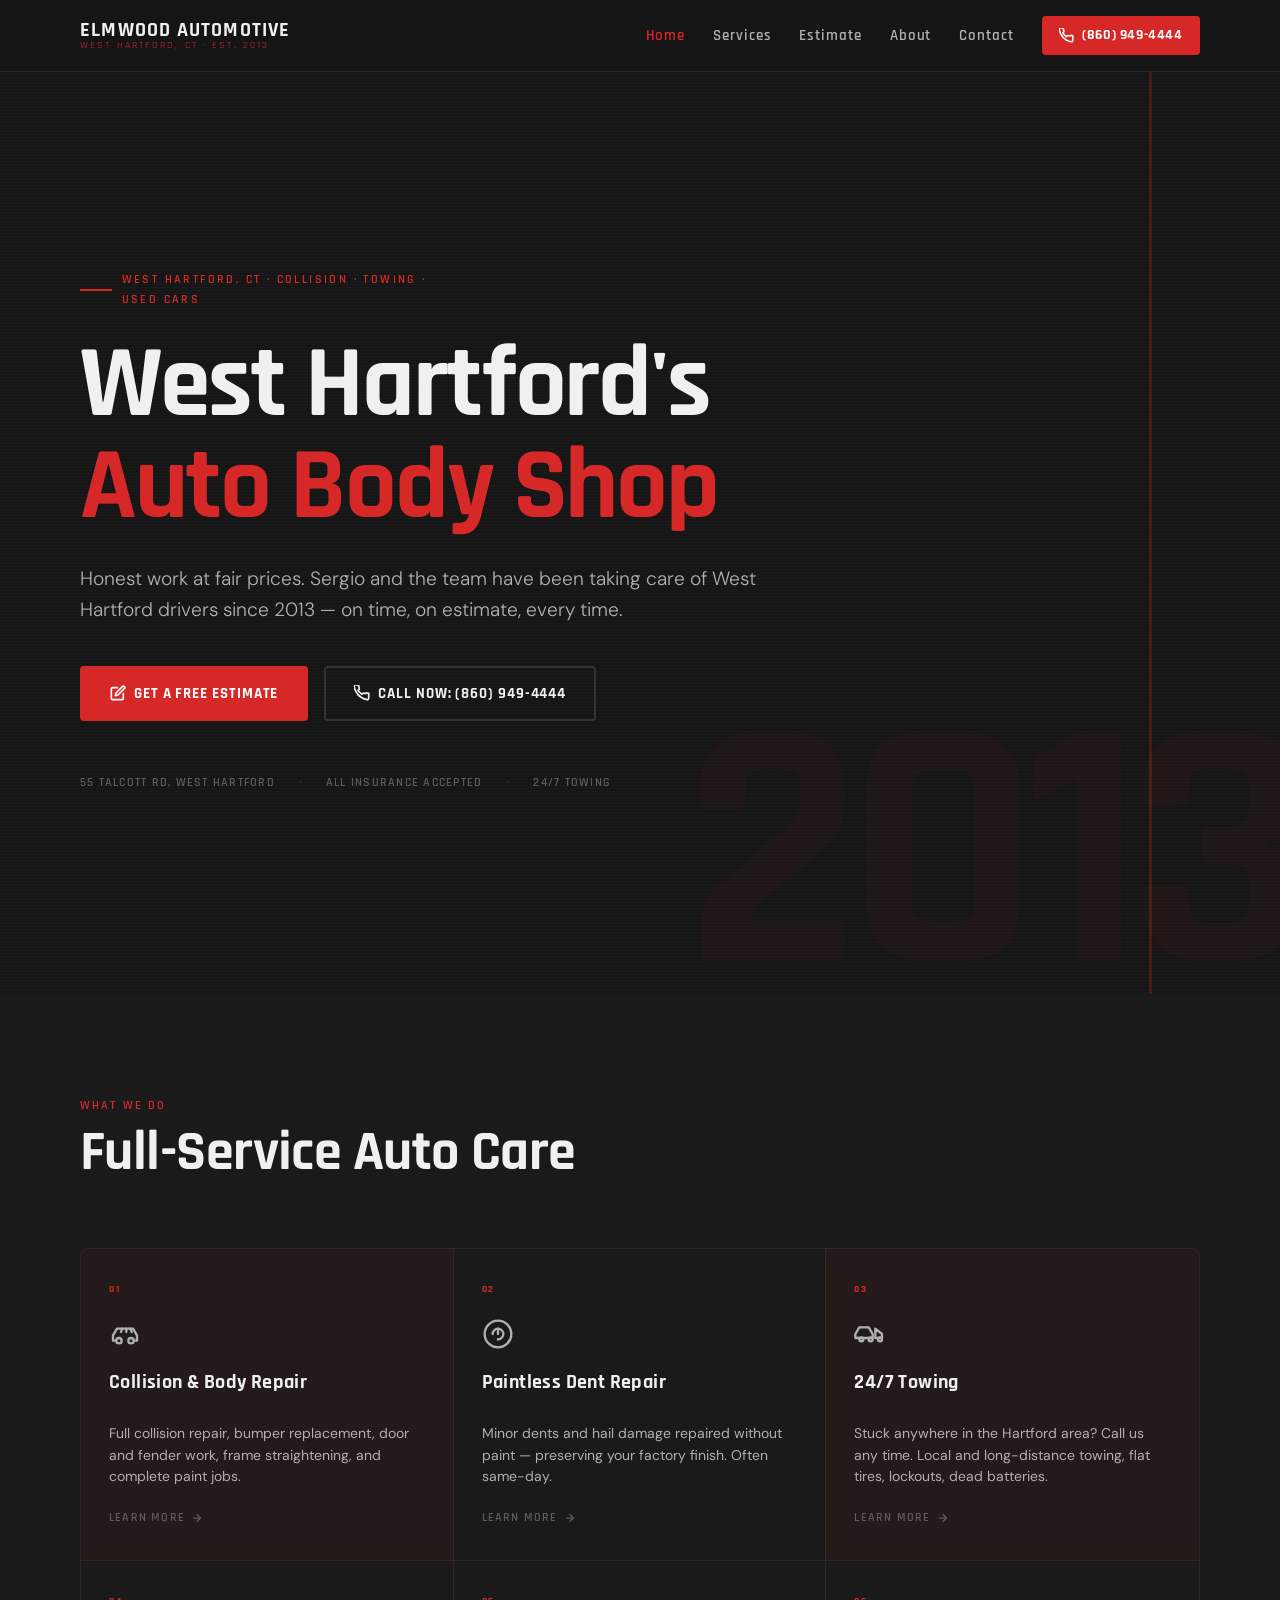
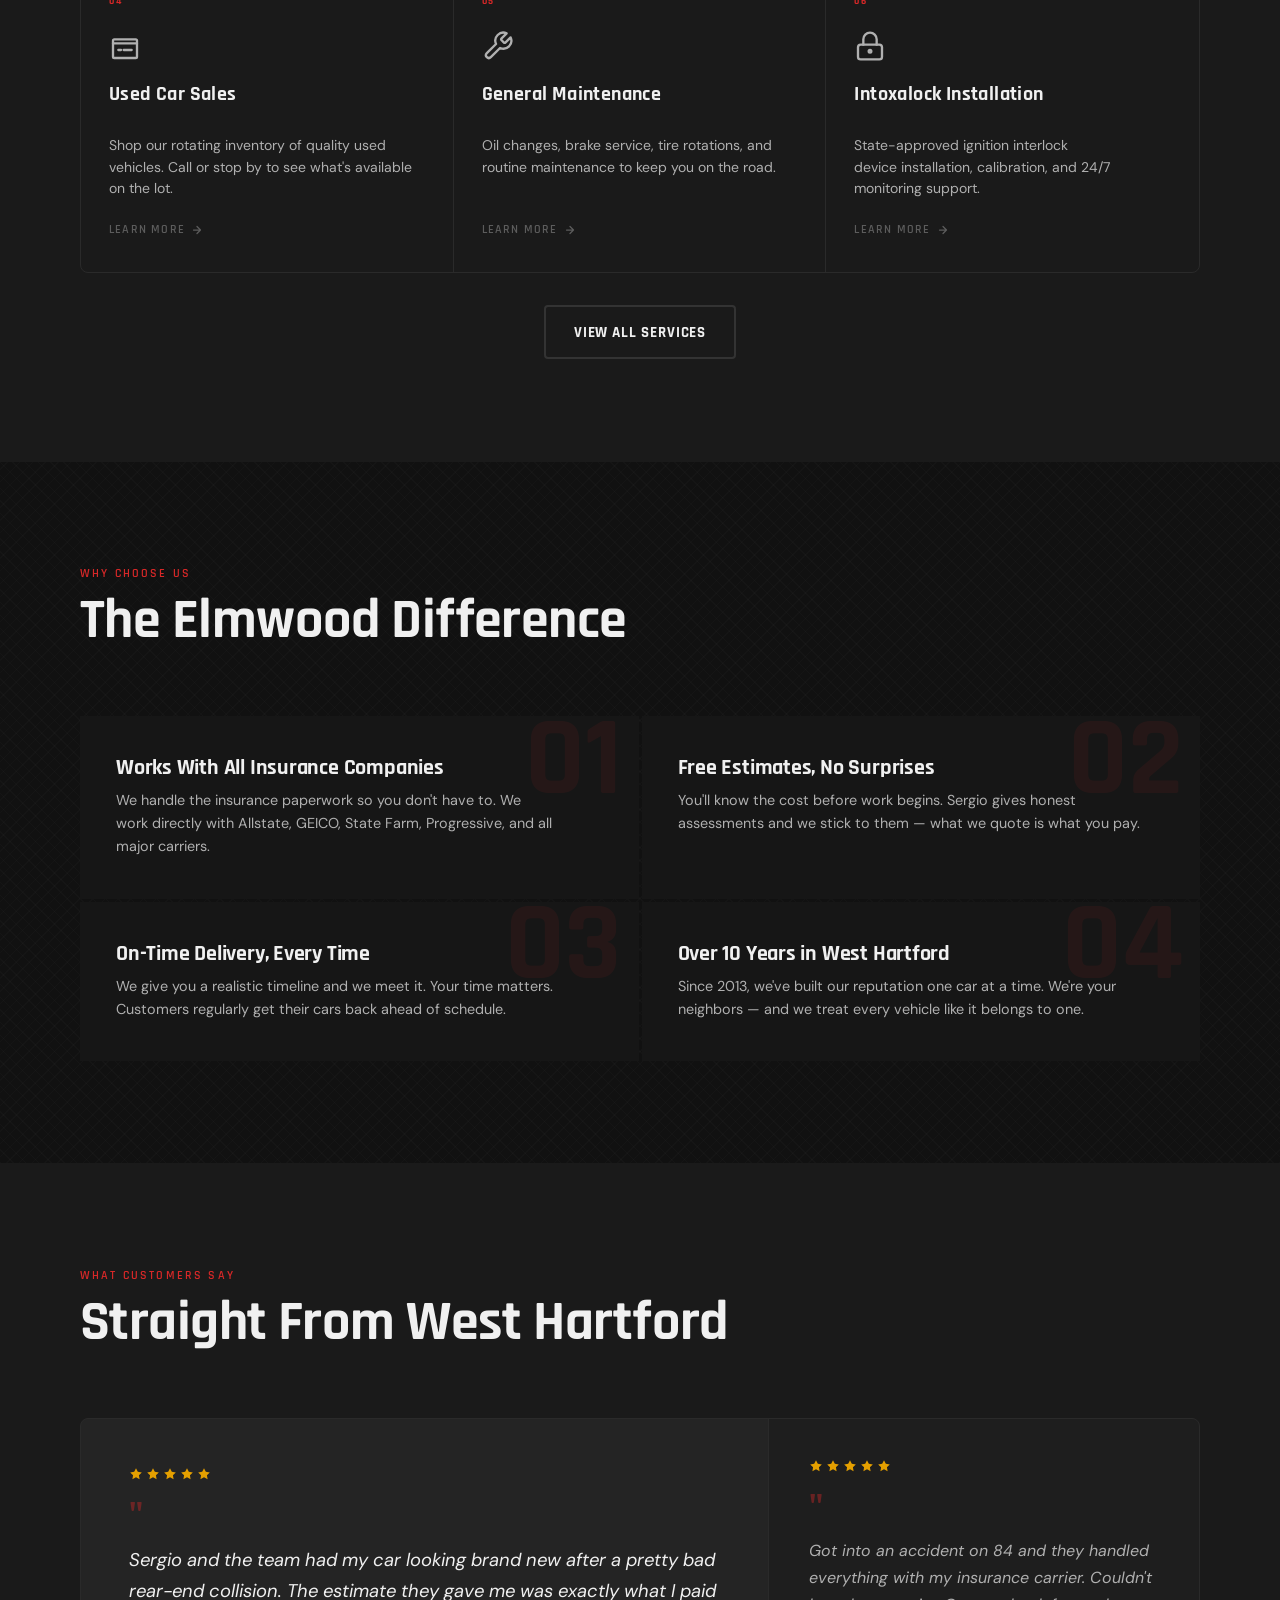
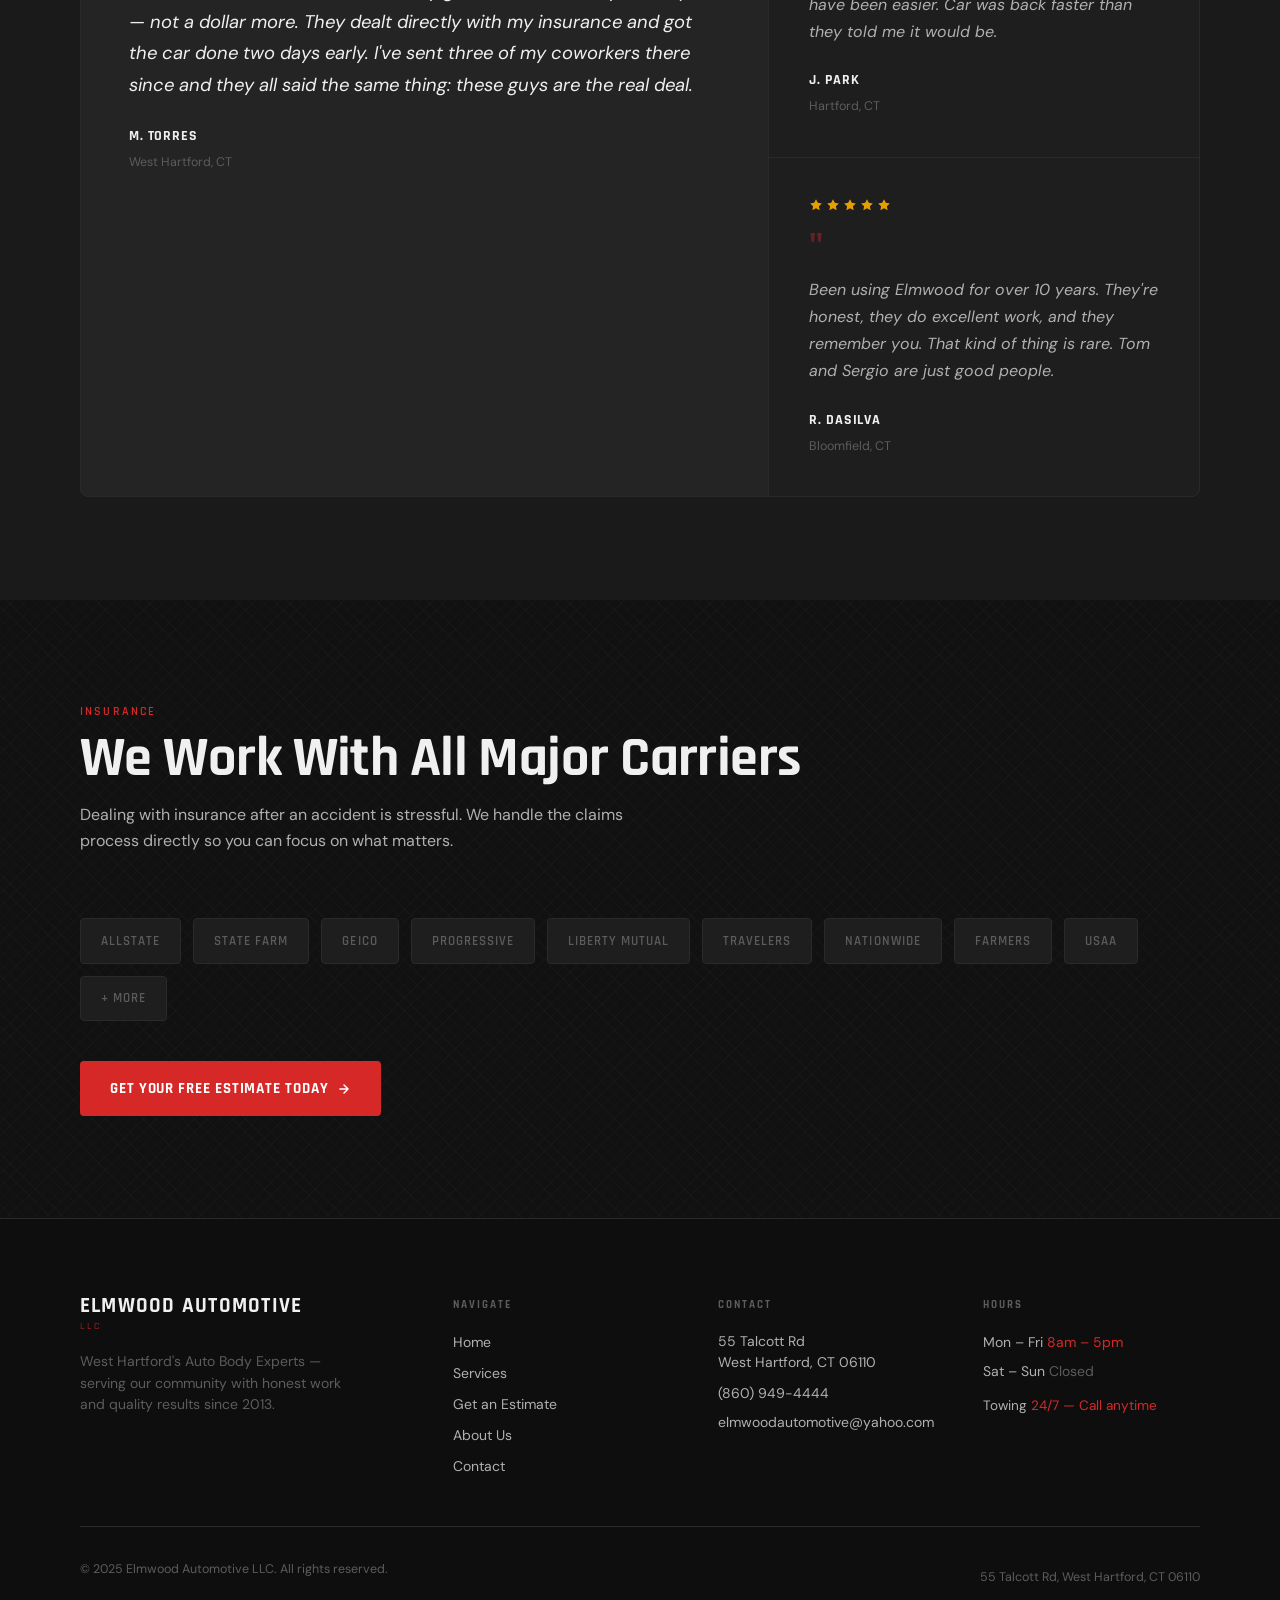
==== commit a9c11b33: "Add estimate.html as standalone page for damage assessment tool Move the 5-step interactive tool to " ====
--- a/index.html
+++ b/index.html
@@ -29,6 +29,7 @@
         <div class="nav-links" id="nav-menu">
           <a href="index.html"    class="nav-link">Home</a>
           <a href="services.html" class="nav-link">Services</a>
+          <a href="estimate.html" class="nav-link">Estimate</a>
           <a href="about.html"    class="nav-link">About</a>
           <a href="contact.html"  class="nav-link">Contact</a>
           <a href="tel:8609494444" class="nav-cta" aria-label="Call Elmwood Automotive at (860) 949-4444">
@@ -355,6 +356,7 @@
           <nav class="footer-links" aria-label="Footer navigation">
             <a href="index.html"    class="footer-link">Home</a>
             <a href="services.html" class="footer-link">Services</a>
+            <a href="estimate.html" class="footer-link">Get an Estimate</a>
             <a href="about.html"    class="footer-link">About Us</a>
             <a href="contact.html"  class="footer-link">Contact</a>
           </nav>
